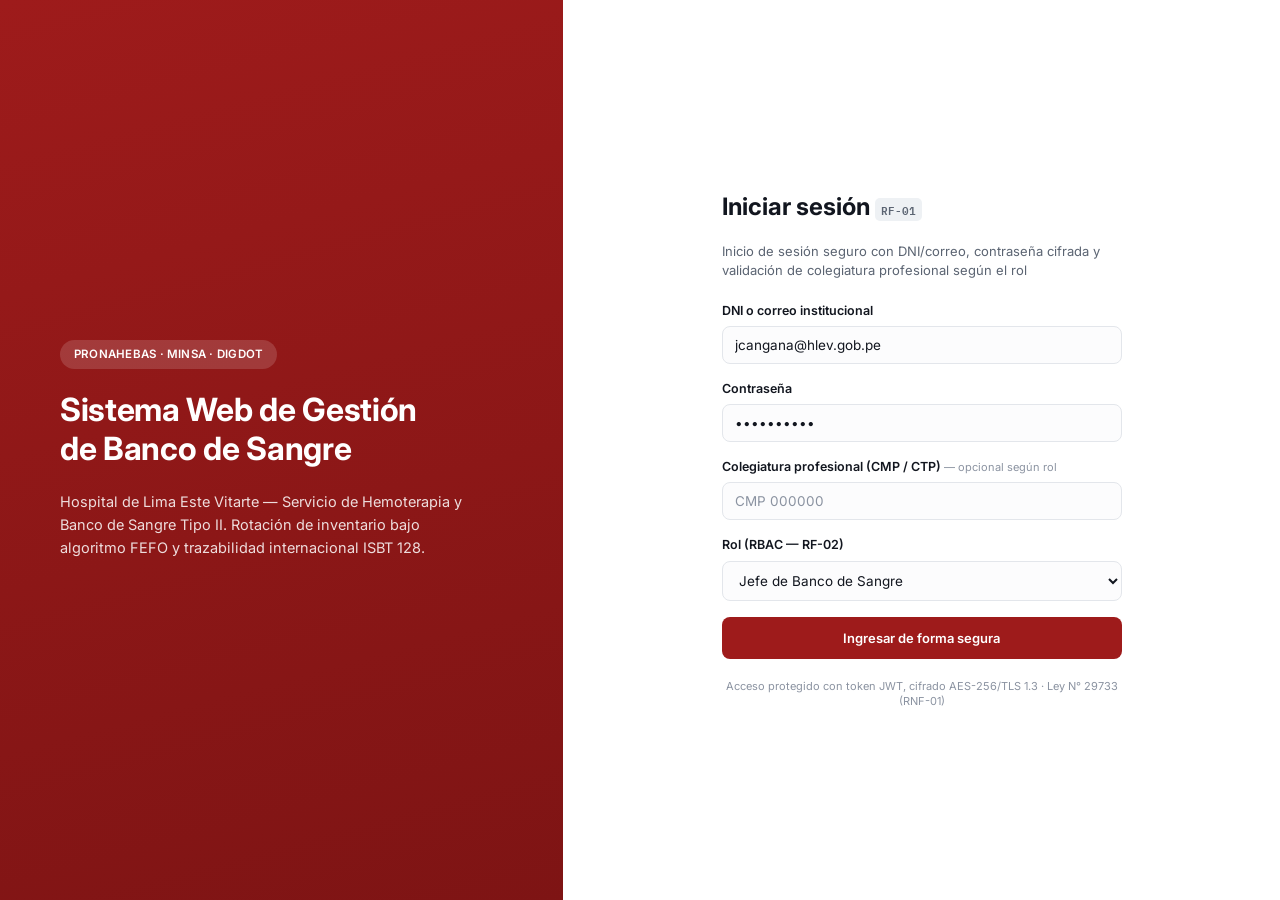
==== frontend/index.html @ 81039ce5 "feat(integracion): integrar prototipo frontend standalone, trazabilidad ISBT 128 y version final MVP" ====
<!DOCTYPE html>
<html lang="es">
<head>
<meta charset="UTF-8">
<meta name="viewport" content="width=device-width, initial-scale=1.0">
<title>BancoSangre HLEV — Pantallas</title>
<link rel="preconnect" href="https://fonts.googleapis.com">
<link rel="preconnect" href="https://fonts.gstatic.com" crossorigin>
<link href="https://fonts.googleapis.com/css2?family=Inter:wght@400;500;600;700;800&family=IBM+Plex+Mono:wght@400;500;600&display=swap" rel="stylesheet">
<style>
:root{
  --red-800:#7E1414; --red-700:#9E1B1B; --red-600:#B4291F; --red-50:#FBEAEA; --red-100:#F6D6D6;
  --navy-900:#10152A; --navy-800:#171D38; --navy-700:#232B4D;
  --ink-900:#12161F; --ink-700:#2B303B; --ink-600:#5B6472; --ink-400:#8B93A1; --ink-200:#C4C9D2;
  --line:#E3E6EB; --line-soft:#EDEFF3; --bg:#F4F5F7; --surface:#FFFFFF;
  --green-700:#1E7F3C; --green-50:#E9F6EC;
  --amber-700:#A9760A; --amber-50:#FBF1DE;
  --purple-700:#6941C6; --purple-50:#F1ECFC;
  --slate-700:#475467; --slate-50:#EEF1F4;
  --blue-700:#1849A9; --blue-50:#E9F0FB;
  --char-700:#2A2E35; --char-50:#EAEBED;
  --radius-sm:6px; --radius-md:10px; --radius-lg:16px;
  --font-ui:'Inter',system-ui,sans-serif; --font-mono:'IBM Plex Mono',ui-monospace,monospace;
  color-scheme: light;
}
*{box-sizing:border-box;}
html,body{margin:0;padding:0;}
body{
  font-family:var(--font-ui); background:var(--bg); color:var(--ink-900);
  -webkit-font-smoothing:antialiased; font-size:14px; line-height:1.45;
}
::selection{background:var(--red-100);}
a{color:inherit;}
button{font-family:inherit; cursor:pointer;}

/* ---------- Layout shell ---------- */
.app{display:flex; min-height:100vh;}
.sidebar{
  width:264px; min-width:264px; background:var(--navy-900); color:#fff;
  display:flex; flex-direction:column; padding:22px 16px; position:sticky; top:0; height:100vh;
}
.brand{display:flex; align-items:center; gap:10px; padding:6px 8px 22px 8px;}
.brand-mark{width:30px; height:30px; border-radius:8px; background:var(--red-700); position:relative; flex:none;}
.brand-mark::after{content:"";position:absolute; inset:8px; border-radius:2px; background:#fff; opacity:.9;}
.brand-name{font-weight:700; font-size:14.5px; letter-spacing:-0.01em;}
.brand-sub{font-size:10.5px; color:#8891A8; margin-top:1px;}

.nav{display:flex; flex-direction:column; gap:2px; margin-top:6px;}
.nav-item{
  display:flex; align-items:center; gap:10px; padding:9px 12px; border-radius:8px;
  color:rgba(255,255,255,.68); background:none; border:none; text-align:left; width:100%;
  font-size:13.5px; font-weight:500; transition:background .12s ease, color .12s ease;
}
.nav-item .dot{width:5px; height:5px; border-radius:50%; background:currentColor; opacity:.5; flex:none;}
.nav-item:hover{background:rgba(255,255,255,.06); color:#fff;}
.nav-item.active{background:var(--red-700); color:#fff; font-weight:600;}
.nav-item.active .dot{opacity:1;}
.nav-group-label{font-size:10.5px; text-transform:uppercase; letter-spacing:.06em; color:#5C6584; padding:16px 12px 6px;}

.sidebar-spacer{flex:1;}
.user-card{background:rgba(255,255,255,.06); border-radius:10px; padding:11px 12px; margin-top:8px;}
.user-name{font-size:12.5px; font-weight:600;}
.user-role{font-size:11px; color:#9AA2BB; margin-top:1px;}
.logout{margin-top:10px; font-size:11.5px; color:#9AA2BB; background:none; border:none; padding:0 4px; text-decoration:underline; text-underline-offset:2px;}

.main{flex:1; min-width:0; display:flex; flex-direction:column;}
.topbar{
  display:flex; align-items:center; justify-content:space-between; gap:16px;
  padding:22px 40px 0 40px;
}
.topbar h1{font-size:22px; margin:0 0 3px 0; letter-spacing:-0.01em;}
.topbar .subtitle{font-size:12.5px; color:var(--ink-600);}
.topbar-right{display:flex; align-items:center; gap:10px;}

.content{padding:22px 40px 48px 40px; display:flex; flex-direction:column; gap:20px;}

/* ---------- Reusable bits ---------- */
.pill{display:inline-flex; align-items:center; gap:6px; padding:5px 11px; border-radius:20px; font-size:11.5px; font-weight:600;}
.pill.red{background:var(--red-50); color:var(--red-700);}
.pill.green{background:var(--green-50); color:var(--green-700);}
.pill.amber{background:var(--amber-50); color:var(--amber-700);}
.pill.purple{background:var(--purple-50); color:var(--purple-700);}
.pill.slate{background:var(--slate-50); color:var(--slate-700);}
.pill.blue{background:var(--blue-50); color:var(--blue-700);}
.pill.char{background:var(--char-50); color:var(--char-700);}
.pill .dot{width:6px; height:6px; border-radius:50%; background:currentColor;}

.btn{border-radius:8px; font-weight:600; font-size:13px; padding:10px 16px; border:1px solid transparent; display:inline-flex; align-items:center; gap:8px;}
.btn-primary{background:var(--red-700); color:#fff;}
.btn-primary:hover{background:var(--red-800);}
.btn-ghost{background:#fff; color:var(--ink-700); border-color:var(--line);}
.btn-ghost:hover{border-color:var(--ink-200);}
.btn-sm{padding:6px 11px; font-size:12px; border-radius:7px;}

.card{background:var(--surface); border:1px solid var(--line); border-radius:var(--radius-lg); padding:22px;}
.card-title-row{display:flex; align-items:center; justify-content:space-between; margin-bottom:14px; gap:12px;}
.card-title{font-size:15px; font-weight:600;}
.card-desc{font-size:12px; color:var(--ink-600); margin-top:2px;}

.grid-4{display:grid; grid-template-columns:repeat(4,1fr); gap:14px;}
.grid-2{display:grid; grid-template-columns:1fr 1fr; gap:14px;}
.kpi{background:var(--surface); border:1px solid var(--line); border-radius:var(--radius-md); padding:16px 18px;}
.kpi .bar{width:26px; height:4px; border-radius:2px; margin-bottom:10px;}
.kpi .label{font-size:12px; color:var(--ink-600); font-weight:500;}
.kpi .value{font-size:25px; font-weight:700; margin:4px 0 3px 0; letter-spacing:-0.01em;}
.kpi .hint{font-size:11px; color:var(--ink-400);}

table{width:100%; border-collapse:collapse; font-size:13px;}
thead th{
  text-align:left; font-size:11px; font-weight:600; color:var(--ink-600); text-transform:none;
  padding:0 12px 10px 12px; border-bottom:1px solid var(--line);
}
tbody td{padding:12px; border-bottom:1px solid var(--line-soft); vertical-align:middle;}
tbody tr:last-child td{border-bottom:none;}
tbody tr:hover{background:#FAFAFB;}
.mono{font-family:var(--font-mono); font-size:12.5px; color:var(--ink-700);}
.cell-strong{font-weight:600;}
.cell-muted{color:var(--ink-600); font-size:12.5px;}

.field{display:flex; flex-direction:column; gap:6px;}
.field label{font-size:12.5px; font-weight:600; color:var(--ink-900);}
.field .hint{font-size:11px; color:var(--ink-400); font-weight:400;}
.input, select.input, textarea.input{
  border:1px solid var(--line); border-radius:8px; padding:10px 12px; font-size:13.5px;
  font-family:var(--font-ui); background:#FCFCFD; color:var(--ink-900); width:100%;
}
.input::placeholder{color:var(--ink-400);}
textarea.input{resize:vertical; min-height:64px;}
.checkline{display:flex; align-items:center; gap:8px; font-size:13px; color:var(--ink-700);}
.checkline input{accent-color:var(--red-700);}

.tabs{display:flex; gap:4px; border-bottom:1px solid var(--line); margin-bottom:4px;}
.tab{padding:10px 4px; margin-right:22px; font-size:13.5px; font-weight:600; color:var(--ink-400); border:none; background:none; border-bottom:2px solid transparent; position:relative; top:1px;}
.tab.active{color:var(--red-700); border-bottom-color:var(--red-700);}

.badge-rf{font-family:var(--font-mono); font-size:10.5px; font-weight:600; color:var(--ink-600); background:var(--slate-50); border-radius:5px; padding:2px 6px;}

.view{display:none;}
.view.active{display:flex; flex-direction:column; gap:20px;}

.divider{height:1px; background:var(--line); margin:2px 0;}

.progress-track{height:6px; border-radius:3px; background:var(--line-soft); overflow:hidden;}
.progress-fill{height:100%; border-radius:3px;}

.timeline{display:flex; flex-direction:column;}
.timeline-item{display:flex; gap:12px; padding:12px 0; border-bottom:1px solid var(--line-soft);}
.timeline-item:last-child{border-bottom:none;}
.timeline-dot{width:9px; height:9px; border-radius:50%; margin-top:4px; flex:none;}
.timeline-title{font-size:13px; font-weight:600;}
.timeline-meta{font-size:11.5px; color:var(--ink-400); margin-top:2px;}

.two-col{display:grid; grid-template-columns:1.5fr 1fr; gap:16px; align-items:start;}

/* Login screen */
.login-shell{display:flex; min-height:100vh; width:100%;}
.login-left{width:44%; min-width:460px; background:linear-gradient(165deg,var(--red-700),var(--red-800)); color:#fff; padding:60px; display:flex; flex-direction:column; justify-content:center; gap:22px;}
.login-badge{align-self:flex-start; padding:6px 14px; border-radius:20px; background:rgba(255,255,255,.15); font-size:11.5px; font-weight:600; letter-spacing:.02em;}
.login-left h1{font-size:32px; line-height:1.2; margin:0; font-weight:700; letter-spacing:-0.01em;}
.login-left p{font-size:14.5px; color:rgba(255,255,255,.85); line-height:1.6; margin:0; max-width:420px;}
.login-stats{display:flex; gap:34px; margin-top:8px;}
.login-stats .num{font-size:23px; font-weight:700;}
.login-stats .lbl{font-size:10.5px; color:rgba(255,255,255,.7); margin-top:3px; line-height:1.3;}
.login-right{flex:1; display:flex; align-items:center; justify-content:center; background:#fff; padding:40px;}
.login-form{width:100%; max-width:400px; display:flex; flex-direction:column; gap:16px;}
.login-form h2{font-size:24px; margin:0 0 2px 0;}
.login-form .sub{font-size:13px; color:var(--ink-600); margin-bottom:6px;}
.login-note{font-size:11px; color:var(--ink-400); text-align:center; margin-top:4px;}

.audit-log-line{display:flex; gap:14px; padding:10px 0; border-bottom:1px solid var(--line-soft); font-size:12.5px;}
.audit-log-line:last-child{border-bottom:none;}

.scan-box{border:1.5px dashed var(--ink-200); border-radius:12px; padding:26px; text-align:center; background:var(--bg);}
.scan-icon{width:44px; height:44px; margin:0 auto 10px; border-radius:10px; background:var(--navy-900); display:flex; align-items:center; justify-content:center;}

.match-row{display:flex; align-items:center; justify-content:space-between; padding:10px 14px; border-radius:8px; background:var(--green-50); border:1px solid #CFE9D5;}
.match-row.mismatch{background:var(--red-50); border-color:var(--red-100);}

/* Modal + Toast */
.modal-overlay{position:fixed; inset:0; background:rgba(16,21,42,.5); display:none; align-items:center; justify-content:center; z-index:100; padding:24px;}
.modal-overlay.open{display:flex;}
.modal-box{background:#fff; border-radius:16px; width:100%; max-width:520px; max-height:88vh; overflow-y:auto; padding:24px;}
.modal-head{display:flex; align-items:flex-start; justify-content:space-between; margin-bottom:16px;}
.modal-title{font-size:16px; font-weight:700;}
.modal-close{background:none; border:none; font-size:18px; color:var(--ink-400); line-height:1; padding:4px;}
.toast-wrap{position:fixed; bottom:24px; right:24px; z-index:200; display:flex; flex-direction:column; gap:8px; align-items:flex-end;}
.toast{background:var(--navy-900); color:#fff; padding:12px 16px; border-radius:10px; font-size:13px; font-weight:500; box-shadow:0 8px 24px rgba(16,21,42,.25); max-width:320px; opacity:0; transform:translateY(6px); transition:opacity .18s ease, transform .18s ease;}
.toast.show{opacity:1; transform:translateY(0);}
.toast.err{background:var(--red-700);}
.select-inline{border:1px solid var(--line); border-radius:6px; padding:5px 8px; font-size:12.5px; font-family:var(--font-mono); background:#FCFCFD;}

/* App móvil mockup */
.phone{width:280px; height:560px; border-radius:36px; border:10px solid var(--navy-900); background:#fff; overflow:hidden; position:relative; box-shadow:0 20px 50px rgba(16,21,42,.25); flex:none;}
.phone-notch{position:absolute; top:0; left:50%; transform:translateX(-50%); width:120px; height:22px; background:var(--navy-900); border-radius:0 0 14px 14px; z-index:2;}
.phone-screen{padding:34px 16px 16px 16px; height:100%; overflow-y:auto; background:var(--bg);}
.phone-topbar{display:flex; align-items:center; justify-content:space-between; margin-bottom:14px;}
.phone-card{background:#fff; border:1px solid var(--line); border-radius:12px; padding:12px; margin-bottom:10px;}
.push-note{background:var(--navy-900); color:#fff; border-radius:10px; padding:10px 12px; font-size:11.5px; margin-bottom:8px;}

/* Turnos grid */

@media (max-width: 980px){
  .grid-4{grid-template-columns:repeat(2,1fr);}
  .two-col{grid-template-columns:1fr;}
}
</style>
</head>
<body>

<!-- ============ LOGIN VIEW ============ -->
<div id="view-login" class="view active" style="display:flex;">
  <div class="login-shell">
    <div class="login-left">
      <span class="login-badge">PRONAHEBAS · MINSA · DIGDOT</span>
      <h1>Sistema Web de Gestión<br>de Banco de Sangre</h1>
      <p>Hospital de Lima Este Vitarte — Servicio de Hemoterapia y Banco de Sangre Tipo II. Rotación de inventario bajo algoritmo FEFO y trazabilidad internacional ISBT 128.</p>
    </div>
    <div class="login-right">
      <form class="login-form" onsubmit="event.preventDefault(); enterApp();">
        <h2>Iniciar sesión <span class="badge-rf">RF-01</span></h2>
        <div class="sub">Inicio de sesión seguro con DNI/correo, contraseña cifrada y validación de colegiatura profesional según el rol</div>
        <div class="field">
          <label>DNI o correo institucional</label>
          <input class="input" placeholder="12345678 o usuario@hlev.gob.pe" value="jcangana@hlev.gob.pe">
        </div>
        <div class="field">
          <label>Contraseña</label>
          <input class="input" type="password" placeholder="••••••••••" value="••••••••••">
        </div>
        <div class="field">
          <label>Colegiatura profesional (CMP / CTP) <span class="hint">— opcional según rol</span></label>
          <input class="input" placeholder="CMP 000000">
        </div>
        <div class="field">
          <label>Rol (RBAC — RF-02)</label>
          <select class="input" id="role-select">
            <option>Jefe de Banco de Sangre</option>
            <option>Médico Solicitante</option>
            <option>Tecnólogo Médico</option>
            <option>Administrador</option>
          </select>
        </div>
        <button class="btn btn-primary" type="submit" style="justify-content:center; padding:12px;">Ingresar de forma segura</button>
        <div class="login-note">Acceso protegido con token JWT, cifrado AES-256/TLS 1.3 · Ley N° 29733 (RNF-01)</div>
      </form>
    </div>
  </div>
</div>

<!-- ============ APP SHELL ============ -->
<div id="app-shell" class="app" style="display:none;">
  <aside class="sidebar">
    <div class="brand">
      <div class="brand-mark"></div>
      <div>
        <div class="brand-name">BancoSangre HLEV</div>
        <div class="brand-sub">Tipo II · ISBT 128</div>
      </div>
    </div>
    <nav class="nav">
      <button class="nav-item" data-view="dashboard"><span class="dot"></span>Dashboard</button>
      <button class="nav-item" data-view="inventario"><span class="dot"></span>Inventario FEFO</button>
      <button class="nav-item" data-view="donantes"><span class="dot"></span>Donantes y Serología</button>
      <button class="nav-item" data-view="etiquetado"><span class="dot"></span>Etiquetado ISBT 128</button>
      <button class="nav-item" data-view="solicitudes"><span class="dot"></span>Solicitudes clínicas</button>
      <button class="nav-item" data-view="despacho"><span class="dot"></span>Despacho</button>
      <button class="nav-item" data-view="interhospitalario"><span class="dot"></span>Red Interhospitalaria</button>
      <button class="nav-item" data-view="movil"><span class="dot"></span>App Móvil</button>
      <button class="nav-item" data-view="hemovigilancia"><span class="dot"></span>Hemovigilancia</button>
      <button class="nav-item" data-view="reportes"><span class="dot"></span>Reportes</button>
      <button class="nav-item" data-view="auditoria"><span class="dot"></span>Auditoría</button>
      <button class="nav-item" data-view="administracion"><span class="dot"></span>Administración</button>
    </nav>
    <div class="sidebar-spacer"></div>
    <div class="user-card">
      <div class="user-name" id="user-name-display">Cangana Salcedo, Jose Leonel</div>
      <div class="user-role" id="user-role-display">Jefe de Banco de Sangre</div>
    </div>
    <button class="logout" onclick="exitApp()">← Cerrar sesión</button>
  </aside>

  <div class="main">
    <div class="topbar">
      <div>
        <h1 id="topbar-title">Panel General</h1>
        <div class="subtitle" id="topbar-sub">Servicio de Hemoterapia y Banco de Sangre · HLEV — Tipo II</div>
      </div>
    </div>

    <div class="content">

      <!-- ============ DASHBOARD ============ -->
      <section id="view-dashboard" class="view">
        <div class="grid-4">
          <div class="kpi"><div class="bar" style="background:var(--green-700)"></div><div class="label">Unidades disponibles</div><div class="value">1,248</div><div class="hint">+4.2% vs. semana previa</div></div>
          <div class="kpi"><div class="bar" style="background:var(--amber-700)"></div><div class="label">Próximas a vencer (≤72h)</div><div class="value">37</div><div class="hint">Priorizadas por FEFO — RF-09</div></div>
          <div class="kpi"><div class="bar" style="background:var(--blue-700)"></div><div class="label">Solicitudes activas</div><div class="value">12</div><div class="hint">UCI · Emergencia · SOP</div></div>
          <div class="kpi"><div class="bar" style="background:var(--red-700)"></div><div class="label">Stock crítico (O−)</div><div class="value">6 un.</div><div class="hint">Bajo el mínimo de seguridad</div></div>
        </div>

        <div class="two-col">
          <div class="card">
            <div class="card-title-row">
              <div>
                <div class="card-title">Stock de Concentrado de Hematíes por Grupo ABO/Rh</div>
                <div class="card-desc">Actualización en tiempo real · orden de despacho FEFO (RF-09)</div>
              </div>
              <span class="pill purple"><span class="dot"></span>Orden FEFO activo</span>
            </div>
            <div id="abo-grid" class="grid-4" style="grid-template-columns:repeat(4,1fr); gap:10px;"></div>
          </div>

          <div class="card">
            <div class="card-title-row">
              <div>
                <div class="card-title">Alertas y notificaciones</div>
                <div class="card-desc">RF-14 — vencimiento y quiebre de stock crítico</div>
              </div>
            </div>
            <div class="timeline" id="alerts-list"></div>
          </div>
        </div>

        <div class="card">
          <div class="card-title-row">
            <div>
              <div class="card-title">Cumplimiento normativo y proyección de demanda</div>
              <div class="card-desc">Indicadores para fiscalización PRONAHEBAS y planificación de abastecimiento</div>
            </div>
          </div>
          <div class="grid-2">
            <div class="kpi"><div class="bar" style="background:var(--green-700)"></div><div class="label">Cumplimiento normativo PRONAHEBAS <span class="badge-rf">RF-35</span></div><div class="value">96.8%</div><div class="hint">32 de 33 controles conformes este trimestre</div></div>
            <div class="kpi"><div class="bar" style="background:var(--amber-700)"></div><div class="label">Proyección de desabastecimiento <span class="badge-rf">RF-37</span></div><div class="value" style="font-size:18px;">O− en 4 días</div><div class="hint">Según demanda histórica vs. stock actual</div></div>
          </div>
        </div>

        <div class="card">
          <div class="card-title-row">
            <div>
              <div class="card-title">Accesos rápidos</div>
              <div class="card-desc">Módulos del sistema según los 50 requerimientos funcionales</div>
            </div>
          </div>
          <div class="grid-4" id="quick-access"></div>
        </div>
      </section>

      <!-- ============ INVENTARIO FEFO ============ -->
      <section id="view-inventario" class="view">
        <div class="card">
          <div class="card-title-row">
            <div>
              <div class="card-title">Cámaras de refrigeración y congeladoras <span class="badge-rf">RF-09</span></div>
              <div class="card-desc">Unidades ordenadas automáticamente por fecha de vencimiento (FEFO — Primero en Vencer, Primero en Salir)</div>
            </div>
            <div style="display:flex; gap:8px;">
              <input class="input btn-sm" style="width:180px;" id="inv-search" placeholder="Buscar DIN o grupo..." oninput="renderInventory()">
              <select class="input btn-sm" style="width:auto;" id="inv-filter" onchange="renderInventory()">
                <option value="">Todos los estados</option>
                <option value="disponible">Disponible</option>
                <option value="reservado">Reservado</option>
                <option value="cuarentena">Cuarentena</option>
                <option value="bloqueado">Bloqueado</option>
                <option value="vencido">Vencido</option>
                <option value="despachado">Despachado</option>
                <option value="incinerado">Incinerado</option>
              </select>
              <button class="btn btn-ghost btn-sm" onclick="toast('Exportando inventario a CSV…')">Exportar</button>
            </div>
          </div>
          <table>
            <thead><tr>
              <th>DIN (ISBT 128)</th><th>Hemocomponente</th><th>ABO/Rh</th><th>Cámara</th><th>Vence</th><th>Estado <span class="badge-rf">RF-10</span></th><th></th>
            </tr></thead>
            <tbody id="inventory-rows"></tbody>
          </table>
          <div class="cell-muted" id="inv-count" style="margin-top:10px;"></div>
        </div>

        <div class="two-col">
          <div class="card">
            <div class="card-title-row"><div><div class="card-title">Monitoreo de temperatura de cámaras <span class="badge-rf">RF-09</span></div>
            <div class="card-desc">Integración con sensores — alerta ante desviación fuera de rango</div></div></div>
            <div id="temp-grid" class="grid-4" style="grid-template-columns:repeat(3,1fr);"></div>
          </div>
          <div class="card">
            <div class="card-title-row"><div><div class="card-title">Vida útil por hemocomponente</div><div class="card-desc">Referencia para el motor FEFO</div></div></div>
            <div class="timeline">
              <div class="timeline-item"><div class="timeline-dot" style="background:var(--red-700);"></div><div><div class="timeline-title">Plaquetas</div><div class="timeline-meta">5 días de vida útil</div></div></div>
              <div class="timeline-item"><div class="timeline-dot" style="background:var(--amber-700);"></div><div><div class="timeline-title">Glóbulos rojos (CH)</div><div class="timeline-meta">30 días de vida útil</div></div></div>
              <div class="timeline-item"><div class="timeline-dot" style="background:var(--blue-700);"></div><div><div class="timeline-title">Plasma Fresco Congelado</div><div class="timeline-meta">Hasta 1 año de vida útil</div></div></div>
            </div>
          </div>
        </div>

        <div class="card">
          <div class="card-title-row">
            <div><div class="card-title">Fraccionamiento de hemocomponentes <span class="badge-rf">RF-06</span></div>
            <div class="card-desc">Separación de la bolsa de sangre total, vinculada al DIN matriz</div></div>
          </div>
          <div class="field" style="margin-bottom:12px;">
            <label>Bolsa de sangre total a fraccionar</label>
            <select class="input mono" id="fract-din"></select>
          </div>
          <div class="grid-4" style="grid-template-columns:repeat(4,1fr); margin-bottom:14px;">
            <div class="kpi" style="padding:12px;"><div class="label">Concentrado de Hematíes</div><div class="value" style="font-size:18px;">1 unidad</div></div>
            <div class="kpi" style="padding:12px;"><div class="label">Plasma Fresco Congelado</div><div class="value" style="font-size:18px;">1 unidad</div></div>
            <div class="kpi" style="padding:12px;"><div class="label">Crioprecipitados</div><div class="value" style="font-size:18px;">2 unidades</div></div>
            <div class="kpi" style="padding:12px;"><div class="label">Concentrado Plaquetas</div><div class="value" style="font-size:18px;">1 unidad</div></div>
          </div>
          <button class="btn btn-primary btn-sm" onclick="fraccionarUnidad()">Fraccionar y generar hemocomponentes</button>
        </div>
      </section>

      <!-- ============ DONANTES Y SEROLOGÍA ============ -->
      <section id="view-donantes" class="view">
        <div class="tabs">
          <button class="tab active" data-tab="donantes:ficha">Ficha clínica del donante</button>
          <button class="tab" data-tab="donantes:diferimiento">Diferimiento</button>
          <button class="tab" data-tab="donantes:serologia">Tamizaje serológico</button>
          <button class="tab" data-tab="donantes:campanas">Campañas</button>
        </div>

        <div data-tabpanel="donantes:ficha" class="card">
          <div class="card-title-row"><div><div class="card-title">Registro de ficha clínica integral <span class="badge-rf">RF-03</span></div>
          <div class="card-desc">Datos demográficos, biométricos, tamizaje epidemiológico y antecedentes de viaje</div></div></div>
          <div class="grid-2" style="margin-bottom:14px;">
            <div class="field"><label>Nombres y apellidos</label><input class="input" id="don-nombre" placeholder="Ej. María Fernanda Quispe Rojas"></div>
            <div class="field"><label>DNI</label><input class="input" id="don-dni" placeholder="45678912"></div>
            <div class="field"><label>Fecha de nacimiento</label><input class="input" id="don-fecnac" placeholder="dd/mm/aaaa"></div>
            <div class="field"><label>Peso (kg)</label><input class="input" id="don-peso" type="number" placeholder="62" oninput="evaluarAptitud()"></div>
            <div class="field"><label>Hemoglobina (g/dL)</label><input class="input" id="don-hb" type="number" step="0.1" placeholder="13.4" oninput="evaluarAptitud()"></div>
            <div class="field"><label>Grupo sanguíneo declarado</label><input class="input" id="don-abo" placeholder="Se confirmará en laboratorio"></div>
            <div class="field">
              <label>Tipo de donación <span class="badge-rf">RF-22</span></label>
              <select class="input" id="don-tipo">
                <option value="voluntaria">Voluntaria</option>
                <option value="reposicion">Reposición</option>
                <option value="autologa">Autóloga</option>
              </select>
            </div>
            <div class="field">
              <label>Campaña de captación vinculada <span class="hint">— si aplica</span></label>
              <select class="input" id="don-campana">
                <option value="">— Ninguna (donación directa) —</option>
                <option value="utp">Dona Vida UTP 2026-II</option>
                <option value="ate">Empresas Solidarias ATE</option>
              </select>
            </div>
          </div>
          <div class="field" style="margin-bottom:14px;">
            <label>Antecedentes de viaje y tamizaje epidemiológico</label>
            <textarea class="input" id="don-antecedentes" placeholder="Zonas endémicas visitadas en los últimos 12 meses, conductas de riesgo, medicación reciente..." oninput="evaluarAptitud()"></textarea>
          </div>
          <div class="checkline" style="margin-bottom:14px;">
            <input type="checkbox" id="don-consentimiento">
            <label for="don-consentimiento" style="font-weight:400;">El donante firmó digitalmente el consentimiento informado previo a la extracción <span class="badge-rf">RF-32</span></label>
          </div>
          <div style="display:flex; align-items:center; justify-content:space-between;">
            <span class="pill green" id="aptitud-pill"><span class="dot"></span>Aptitud automática: APTO (criterios PRONAHEBAS)</span>
            <button class="btn btn-primary btn-sm" onclick="registrarDonante()">Registrar donante</button>
          </div>
        </div>

        <div data-tabpanel="donantes:diferimiento" class="card" style="display:none;">
          <div class="card-title-row"><div><div class="card-title">Diferimiento temporal o permanente <span class="badge-rf">RF-04</span></div>
          <div class="card-desc">Basado en el cuestionario de triaje clínico y causales normativas del MINSA</div></div></div>
          <table>
            <thead><tr><th>Donante</th><th>Motivo</th><th>Tipo</th><th>Vigente hasta</th><th>Estado</th></tr></thead>
            <tbody id="diferimiento-rows"></tbody>
          </table>
        </div>

        <div data-tabpanel="donantes:serologia" class="card" style="display:none;">
          <div class="card-title-row"><div><div class="card-title">Tamizaje serológico — 7 marcadores infecciosos <span class="badge-rf">RF-07</span></div>
          <div class="card-desc">Doble digitación ciega o interfaz LIS · bloqueo automático ante reactividad (RF-08)</div></div></div>
          <div class="field" style="max-width:340px; margin-bottom:14px;">
            <label>Unidad a tamizar</label>
            <select class="input mono" id="serologia-din" onchange="renderSerologia()"></select>
          </div>
          <table>
            <thead><tr><th>Marcador</th><th>Digitación 1</th><th>Digitación 2</th><th>Estado</th></tr></thead>
            <tbody id="serologia-rows"></tbody>
          </table>
          <div style="display:flex; justify-content:flex-end; margin-top:12px;">
            <button class="btn btn-primary btn-sm" onclick="guardarSerologia()">Guardar resultados</button>
          </div>
          <div id="serologia-alert"></div>
        </div>

        <div data-tabpanel="donantes:campanas" class="card" style="display:none;">
          <div class="card-title-row"><div><div class="card-title">Campañas externas de captación <span class="badge-rf">RF-30</span></div>
          <div class="card-desc">Universidades, empresas e instituciones — metas y resultados</div></div></div>
          <table>
            <thead><tr><th>Campaña</th><th>Institución</th><th>Meta</th><th>Captados</th><th>Avance</th></tr></thead>
            <tbody>
              <tr><td class="cell-strong">Dona Vida UTP 2026-II</td><td class="cell-muted">Universidad Tecnológica del Perú</td><td class="mono">150</td><td class="mono">98</td><td style="width:160px;"><div class="progress-track"><div class="progress-fill" style="width:65%; background:var(--green-700);"></div></div></td></tr>
              <tr><td class="cell-strong">Empresas Solidarias ATE</td><td class="cell-muted">Consorcio industrial ATE-Vitarte</td><td class="mono">80</td><td class="mono">34</td><td style="width:160px;"><div class="progress-track"><div class="progress-fill" style="width:42%; background:var(--amber-700);"></div></div></td></tr>
            </tbody>
          </table>
        </div>
      </section>

      <!-- ============ ETIQUETADO ISBT 128 ============ -->
      <section id="view-etiquetado" class="view">
        <div class="two-col">
          <div class="card">
            <div class="card-title-row"><div><div class="card-title">Generación de etiqueta ISBT 128 <span class="badge-rf">RF-05</span></div>
            <div class="card-desc">Identificación de Donación (DIN), código de producto, grupo ABO/Rh y vencimiento</div></div></div>
            <div class="grid-2" style="margin-bottom:14px;">
              <div class="field"><label>DIN (verificación módulo 37-2)</label><input class="input mono" id="et-din" value="=W1237250171238" readonly></div>
              <div class="field"><label>Código de producto (E-code)</label><input class="input mono" id="et-code" value="E0387V00" readonly></div>
              <div class="field"><label>Grupo ABO/Rh</label>
                <select class="input mono" id="et-abo" onchange="updateEtiquetaPreview()">
                  <option>O NEG</option><option>O POS</option><option>A NEG</option><option>A POS</option>
                  <option>B NEG</option><option>B POS</option><option>AB NEG</option><option>AB POS</option>
                </select>
              </div>
              <div class="field"><label>Fecha / hora de colecta</label><input class="input mono" id="et-colecta" value="12/09/2026 08:14" readonly></div>
              <div class="field"><label>Fecha de vencimiento</label><input class="input mono" id="et-vence" value="11/10/2026" readonly></div>
              <div class="field"><label>Hemocomponente</label>
                <select class="input mono" id="et-producto" onchange="updateEtiquetaPreview()">
                  <option value="E0387V00|Concentrado de Hematíes">Concentrado de Hematíes</option>
                  <option value="E0217V00|Plasma Fresco Congelado">Plasma Fresco Congelado</option>
                  <option value="E0453V00|Concentrado de Plaquetas">Concentrado de Plaquetas</option>
                  <option value="E0301V00|Crioprecipitado">Crioprecipitado</option>
                </select>
              </div>
            </div>
            <div style="display:flex; gap:10px; flex-wrap:wrap;">
              <button class="btn btn-primary btn-sm" onclick="generarNuevoDIN()">Generar nuevo DIN</button>
              <button class="btn btn-ghost btn-sm" onclick="imprimirEtiqueta()">Imprimir etiqueta</button>
              <button class="btn btn-ghost btn-sm" onclick="leerCodigo()">Leer código (escáner)</button>
              <button class="btn btn-ghost btn-sm" onclick="generarCertificado()">Certificado de calidad (QR) <span class="badge-rf">RF-34</span></button>
            </div>
          </div>

          <div class="card" style="display:flex; flex-direction:column; align-items:center; gap:14px; justify-content:center;">
            <div style="font-size:12px; color:var(--ink-600); font-weight:600;">VISTA PREVIA DE ETIQUETA</div>
            <div style="width:100%; max-width:280px; border:1.5px solid var(--ink-900); border-radius:4px; padding:14px; font-family:var(--font-mono);" id="label-preview">
              <div style="display:flex; justify-content:space-between; font-size:11px; font-weight:700; border-bottom:1px solid var(--ink-900); padding-bottom:6px; margin-bottom:6px;">
                <span>HLEV · BANCO DE SANGRE</span><span>ISBT 128</span>
              </div>
              <div style="height:34px; background:repeating-linear-gradient(90deg,#12161F 0 2px, transparent 2px 4px, #12161F 4px 6px, transparent 6px 9px); margin-bottom:6px;"></div>
              <div style="font-size:11px; letter-spacing:.03em; margin-bottom:8px;" id="label-din-text">=W1237250171238</div>
              <div style="display:grid; grid-template-columns:1fr 1fr; gap:6px 10px; font-size:10.5px;">
                <div><div style="color:var(--ink-400);">PRODUCTO</div><div style="font-weight:700;" id="label-code">E0387V00</div></div>
                <div><div style="color:var(--ink-400);">GRUPO</div><div style="font-weight:700; color:var(--red-700);" id="label-abo">O NEG</div></div>
                <div><div style="color:var(--ink-400);">COLECTA</div><div style="font-weight:700;" id="label-colecta">12/09/26</div></div>
                <div><div style="color:var(--ink-400);">VENCE</div><div style="font-weight:700;" id="label-vence">11/10/26</div></div>
              </div>
              <div style="margin-top:10px; height:22px; background:repeating-linear-gradient(90deg,#12161F 0 1px, transparent 1px 3px);"></div>
            </div>
          </div>
        </div>
      </section>

      <!-- ============ SOLICITUDES CLÍNICAS ============ -->
      <section id="view-solicitudes" class="view">
        <div class="tabs">
          <button class="tab active" data-tab="sol:nueva">Nueva solicitud</button>
          <button class="tab" data-tab="sol:compat">Compatibilidad inmunohematológica</button>
        </div>

        <div data-tabpanel="sol:nueva" class="card">
          <div class="card-title-row"><div><div class="card-title">Solicitud transfusional virtual <span class="badge-rf">RF-11</span></div>
          <div class="card-desc">UCI · Emergencia · Centro Quirúrgico · Gineco-Obstetricia</div></div>
          <button class="btn btn-ghost btn-sm" onclick="importarHIS()">Importar orden desde HIS/SIS</button>
          </div>
          <div class="field" style="max-width:280px; margin-bottom:14px;">
            <label>Tipo de solicitud</label>
            <select class="input" id="sol-tipo" onchange="toggleTipoSolicitud()">
              <option value="transfusional">Solicitud transfusional</option>
              <option value="reserva">Reserva para cirugía programada (RF-23)</option>
            </select>
          </div>
          <div class="grid-2" style="margin-bottom:14px;">
            <div class="field"><label>Paciente</label><input class="input" id="sol-paciente" placeholder="Nombres y apellidos del receptor"></div>
            <div class="field"><label>Historia clínica</label><input class="input mono" id="sol-hc" placeholder="HC-2026-00000"></div>
            <div class="field"><label>Servicio solicitante</label>
              <select class="input" id="sol-servicio"><option>Emergencia</option><option>UCI</option><option>Centro Quirúrgico</option><option>Gineco-Obstetricia</option></select>
            </div>
            <div class="field"><label>Diagnóstico (CIE-10)</label><input class="input mono" id="sol-cie10" placeholder="Ej. O72.1 — Hemorragia posparto"></div>
            <div class="field"><label>Hemocomponente y cantidad</label><input class="input" id="sol-componente" placeholder="2 unidades — Concentrado de Hematíes"></div>
            <div class="field"><label>Prioridad clínica</label>
              <select class="input" id="sol-prioridad"><option>Urgente (&lt;15 min)</option><option>Programada</option><option>Diferible</option></select>
            </div>
          </div>
          <div class="field" id="sol-reserva-field" style="display:none; max-width:280px; margin-bottom:14px;">
            <label>Fecha límite de la reserva</label>
            <input class="input" id="sol-reserva-fecha" placeholder="dd/mm/aaaa — liberación automática al vencer">
          </div>
          <div style="display:flex; justify-content:flex-end;"><button class="btn btn-primary btn-sm" onclick="enviarSolicitud()">Enviar solicitud</button></div>

          <div class="divider" style="margin:20px 0;"></div>
          <div class="card-title" style="margin-bottom:10px;">Solicitudes activas</div>
          <table>
            <thead><tr><th>Paciente</th><th>Servicio</th><th>CIE-10</th><th>Prioridad</th><th>Estado</th><th></th></tr></thead>
            <tbody id="solicitudes-rows"></tbody>
          </table>
        </div>

        <div data-tabpanel="sol:compat" class="card" style="display:none;">
          <div class="card-title-row"><div><div class="card-title">Pruebas de compatibilidad cruzada pre-transfusional <span class="badge-rf">RF-12</span></div>
          <div class="card-desc">Prueba mayor, prueba menor y rastreo de anticuerpos irregulares (RAI)</div></div></div>
          <div class="field" style="max-width:340px; margin-bottom:14px;">
            <label>Solicitud a validar</label>
            <select class="input" id="compat-solicitud"></select>
          </div>
          <table>
            <thead><tr><th>Prueba</th><th>Muestra</th><th>Resultado</th><th>Validado por</th><th>Estado</th></tr></thead>
            <tbody>
              <tr><td class="cell-strong">Prueba mayor</td><td class="mono">S-88213</td><td class="mono">Sin aglutinación</td><td class="cell-muted">T.M. Palomino, J.</td><td><span class="pill green"><span class="dot"></span>Compatible</span></td></tr>
              <tr><td class="cell-strong">Prueba menor</td><td class="mono">S-88213</td><td class="mono">Sin aglutinación</td><td class="cell-muted">T.M. Palomino, J.</td><td><span class="pill green"><span class="dot"></span>Compatible</span></td></tr>
              <tr><td class="cell-strong">Rastreo de anticuerpos (RAI)</td><td class="mono">S-88213</td><td class="mono">Negativo</td><td class="cell-muted">T.M. Palomino, J.</td><td><span class="pill green"><span class="dot"></span>Negativo</span></td></tr>
            </tbody>
          </table>
          <div style="display:flex; justify-content:flex-end; margin-top:12px;">
            <button class="btn btn-primary btn-sm" onclick="validarCompatibilidad()">Marcar solicitud como compatible</button>
          </div>
        </div>
      </section>

      <!-- ============ DESPACHO ============ -->
      <section id="view-despacho" class="view">
        <div class="two-col">
          <div class="card">
            <div class="card-title-row"><div><div class="card-title">Doble verificación electrónica <span class="badge-rf">RF-13</span></div>
            <div class="card-desc">Escaneo de hemocomponente vs. pulsera identificadora del receptor</div></div></div>
            <div class="scan-box" style="margin-bottom:14px; cursor:pointer;" onclick="escanearHemocomponente()">
              <div class="scan-icon"><svg width="20" height="20" viewBox="0 0 24 24" fill="none"><path d="M4 7V4h3M20 7V4h-3M4 17v3h3M20 17v3h-3" stroke="#fff" stroke-width="2" stroke-linecap="round"/></svg></div>
              <div style="font-weight:600; font-size:13.5px; margin-bottom:2px;">Escanear código del hemocomponente</div>
              <div style="font-size:12px; color:var(--ink-600);">DIN escaneado: <span class="mono" id="scan-din">—</span></div>
            </div>
            <div class="scan-box" style="cursor:pointer;" onclick="escanearPulsera()">
              <div class="scan-icon"><svg width="20" height="20" viewBox="0 0 24 24" fill="none"><path d="M4 7V4h3M20 7V4h-3M4 17v3h3M20 17v3h-3" stroke="#fff" stroke-width="2" stroke-linecap="round"/></svg></div>
              <div style="font-weight:600; font-size:13.5px; margin-bottom:2px;">Escanear pulsera del receptor</div>
              <div style="font-size:12px; color:var(--ink-600);">ID paciente: <span class="mono" id="scan-hc">—</span></div>
            </div>
          </div>

          <div class="card">
            <div class="card-title-row"><div><div class="card-title">Resultado de verificación</div></div></div>
            <div style="display:flex; flex-direction:column; gap:10px;" id="verif-rows">
              <div class="cell-muted" style="font-size:12.5px;">Escanea ambos códigos para ejecutar la doble verificación electrónica (RF-13).</div>
            </div>
            <div class="divider" style="margin:16px 0;"></div>
            <div class="checkline" style="margin-bottom:14px;">
              <input type="checkbox" id="despacho-firma" onchange="evaluarVerificacion()">
              <label for="despacho-firma" style="font-weight:400;">Firma electrónica del responsable validada <span class="badge-rf">RF-29</span></label>
            </div>
            <button class="btn btn-primary" id="despacho-btn" style="width:100%; justify-content:center; opacity:.5;" disabled onclick="autorizarDespacho()">Autorizar y registrar entrega</button>
            <div style="text-align:center; font-size:11px; color:var(--ink-400); margin-top:8px;">Toda entrega queda registrada en el log de auditoría (RF-17)</div>
          </div>
        </div>
      </section>

      <!-- ============ RED INTERHOSPITALARIA ============ -->
      <section id="view-interhospitalario" class="view">
        <div class="tabs">
          <button class="tab active" data-tab="red:panel">Panel de red</button>
          <button class="tab" data-tab="red:solicitudes">Solicitudes de intercambio</button>
          <button class="tab" data-tab="red:convenios">Convenios</button>
        </div>

        <div data-tabpanel="red:panel" class="card">
          <div class="card-title-row"><div><div class="card-title">Visibilidad de stock en la red de establecimientos <span class="badge-rf">RF-19</span></div>
          <div class="card-desc">Disponibilidad por grupo ABO/Rh en establecimientos integrados de la red pública</div></div></div>
          <table>
            <thead><tr><th>Establecimiento</th><th>O+</th><th>O−</th><th>A+</th><th>A−</th><th>B+</th><th>B−</th><th>AB+</th><th>AB−</th></tr></thead>
            <tbody>
              <tr><td class="cell-strong">HLEV (sede local)</td><td class="mono">312</td><td class="mono" style="color:var(--red-700); font-weight:700;">6</td><td class="mono">264</td><td class="mono">41</td><td class="mono">198</td><td class="mono">22</td><td class="mono">88</td><td class="mono" style="color:var(--red-700); font-weight:700;">9</td></tr>
              <tr><td class="cell-strong">Hospital Vitarte II</td><td class="mono">180</td><td class="mono">14</td><td class="mono">120</td><td class="mono">18</td><td class="mono">95</td><td class="mono">11</td><td class="mono">40</td><td class="mono">6</td></tr>
              <tr><td class="cell-strong">Hospital de la Solidaridad ATE</td><td class="mono">95</td><td class="mono">4</td><td class="mono">70</td><td class="mono">9</td><td class="mono">51</td><td class="mono">3</td><td class="mono">22</td><td class="mono">2</td></tr>
              <tr><td class="cell-strong">PRONAHEBAS Central</td><td class="mono">610</td><td class="mono">48</td><td class="mono">420</td><td class="mono">70</td><td class="mono">310</td><td class="mono">40</td><td class="mono">150</td><td class="mono">28</td></tr>
            </tbody>
          </table>
        </div>

        <div data-tabpanel="red:solicitudes" class="card" style="display:none;">
          <div class="card-title-row"><div><div class="card-title">Solicitudes de intercambio interhospitalario <span class="badge-rf">RF-18</span></div>
          <div class="card-desc">Envío, respuesta y devolución de unidades entre establecimientos (RF-33)</div></div>
          <button class="btn btn-primary btn-sm" onclick="abrirModalIntercambio()">+ Nueva solicitud de intercambio</button>
          </div>
          <table>
            <thead><tr><th>Establecimiento</th><th>Hemocomponente</th><th>Cantidad</th><th>Dirección</th><th>Estado</th><th></th></tr></thead>
            <tbody id="intercambio-rows"></tbody>
          </table>
        </div>

        <div data-tabpanel="red:convenios" class="card" style="display:none;">
          <div class="card-title-row"><div><div class="card-title">Convenios interinstitucionales vigentes <span class="badge-rf">RF-36</span></div></div></div>
          <table>
            <thead><tr><th>Establecimiento</th><th>Tipo de convenio</th><th>Vigente hasta</th><th>Estado</th></tr></thead>
            <tbody>
              <tr><td class="cell-strong">Hospital Vitarte II</td><td class="cell-muted">Intercambio recíproco de hemocomponentes</td><td class="mono">31/12/2026</td><td><span class="pill green"><span class="dot"></span>Vigente</span></td></tr>
              <tr><td class="cell-strong">Hospital de la Solidaridad ATE</td><td class="cell-muted">Apoyo mutuo ante desabastecimiento crítico</td><td class="mono">15/06/2027</td><td><span class="pill green"><span class="dot"></span>Vigente</span></td></tr>
              <tr><td class="cell-strong">PRONAHEBAS Central</td><td class="cell-muted">Convenio marco de red nacional de bancos de sangre</td><td class="mono">—</td><td><span class="pill blue"><span class="dot"></span>Indefinido</span></td></tr>
            </tbody>
          </table>
        </div>
      </section>

      <!-- ============ APP MÓVIL ============ -->
      <section id="view-movil" class="view">
        <div class="two-col" style="grid-template-columns:auto 1fr;">
          <div class="phone">
            <div class="phone-notch"></div>
            <div class="phone-screen">
              <div class="phone-topbar">
                <strong style="font-size:13px;">BancoSangre HLEV</strong>
                <span style="font-size:16px;">☰</span>
              </div>
              <div class="push-note">🔔 Stock crítico: O− bajo el mínimo de seguridad (6 un.)</div>
              <div class="push-note">🔔 Solicitud SOL-2026-0341 respondida: Compatible</div>
              <div class="phone-card">
                <div class="cell-muted" style="margin-bottom:6px;">Consulta rápida de stock</div>
                <div style="display:flex; justify-content:space-between; font-weight:700; font-size:15px;"><span>O NEG</span><span style="color:var(--red-700);">6 un.</span></div>
              </div>
              <div class="phone-card">
                <div class="cell-muted" style="margin-bottom:8px;">Nueva solicitud transfusional</div>
                <div class="field" style="margin-bottom:8px;"><input class="input" style="font-size:12px; padding:8px;" placeholder="Paciente"></div>
                <div class="field" style="margin-bottom:8px;"><input class="input" style="font-size:12px; padding:8px;" placeholder="CIE-10"></div>
                <button class="btn btn-primary btn-sm" style="width:100%; justify-content:center;" onclick="simularPushMovil()">Enviar</button>
              </div>
            </div>
          </div>
          <div class="card">
            <div class="card-title-row"><div><div class="card-title">Aplicación móvil para personal asistencial <span class="badge-rf">RF-20 · RF-21</span></div>
            <div class="card-desc">Consulta de stock y registro de solicitudes desde dispositivos móviles, con notificaciones push</div></div></div>
            <div class="timeline">
              <div class="timeline-item"><div class="timeline-dot" style="background:var(--blue-700);"></div><div><div class="timeline-title">Consulta de disponibilidad</div><div class="timeline-meta">Stock por grupo ABO/Rh en tiempo real, igual que en el panel web</div></div></div>
              <div class="timeline-item"><div class="timeline-dot" style="background:var(--red-700);"></div><div><div class="timeline-title">Notificaciones push</div><div class="timeline-meta">Quiebres de stock, vencimientos próximos y respuestas a solicitudes interhospitalarias</div></div></div>
              <div class="timeline-item"><div class="timeline-dot" style="background:var(--green-700);"></div><div><div class="timeline-title">Registro de solicitudes</div><div class="timeline-meta">Mismo flujo que RF-11, optimizado para uso desde cabecera del paciente</div></div></div>
            </div>
            <button class="btn btn-ghost btn-sm" style="margin-top:12px;" onclick="simularPushMovil()">Simular notificación push</button>
          </div>
        </div>
      </section>

      <!-- ============ HEMOVIGILANCIA ============ -->
      <section id="view-hemovigilancia" class="view">
        <div class="card">
          <div class="card-title-row"><div><div class="card-title">Eventos e incidentes adversos transfusionales <span class="badge-rf">RF-15</span></div>
          <div class="card-desc">Inmediatos o tardíos — trazabilidad completa hacia la donación origen</div></div>
          <button class="btn btn-primary btn-sm" onclick="abrirModalHemovigilancia()">+ Registrar evento</button>
          </div>
          <table>
            <thead><tr><th>Fecha</th><th>Paciente</th><th>Reacción</th><th>DIN origen</th><th>Severidad</th><th>Estado</th></tr></thead>
            <tbody id="hemovigilancia-rows"></tbody>
          </table>
        </div>
      </section>

      <!-- ============ REPORTES ============ -->
      <section id="view-reportes" class="view">
        <div class="card">
          <div class="card-title-row"><div><div class="card-title">Reportes oficiales <span class="badge-rf">RF-16</span></div>
          <div class="card-desc">Consolidados operacionales, estadísticos y epidemiológicos para fiscalización</div></div></div>
          <div class="grid-4" id="reports-grid"></div>
        </div>
      </section>

      <!-- ============ AUDITORÍA ============ -->
      <section id="view-auditoria" class="view">
        <div class="card">
          <div class="card-title-row"><div><div class="card-title">Registro de auditoría inmutable <span class="badge-rf">RF-17</span></div>
          <div class="card-desc">Fecha, hora exacta, terminal IP y usuario responsable de cada acción crítica</div></div></div>
          <table>
            <thead><tr><th>Fecha / hora</th><th>Usuario</th><th>Acción</th><th>Recurso</th><th>IP terminal</th></tr></thead>
            <tbody id="audit-rows"></tbody>
          </table>
        </div>
      </section>

      <!-- ============ ADMINISTRACIÓN ============ -->
      <section id="view-administracion" class="view">

        <div data-tabpanel="admin:usuarios" class="card">
          <div class="card-title-row"><div><div class="card-title">Gestión de usuarios y roles <span class="badge-rf">RF-26</span></div>
          <div class="card-desc">Crear, editar, desactivar y reasignar roles de las cuentas registradas</div></div>
          <button class="btn btn-primary btn-sm" onclick="toast('Formulario de nuevo usuario (simulado)')">+ Nuevo usuario</button>
          </div>
          <table>
            <thead><tr><th>Usuario</th><th>Rol</th><th>Último acceso</th><th>Estado</th><th></th></tr></thead>
            <tbody id="usuarios-rows"></tbody>
          </table>
        </div>

      </section>

    </div>
  </div>
</div>

<!-- Modal genérico -->
<div class="modal-overlay" id="modal-overlay">
  <div class="modal-box" id="modal-box"></div>
</div>
<!-- Toasts -->
<div class="toast-wrap" id="toast-wrap"></div>

<script>
/* =========================================================
   ESTADO CENTRAL DE LA APLICACIÓN
   Todas las acciones mutan este objeto y disparan re-render +
   un asiento en el log de auditoría (RF-17), simulando el
   comportamiento de un sistema transaccional real.
========================================================= */
const state = {
  currentUser: "Cangana Salcedo, Jose Leonel",
  currentRole: "Jefe de Banco de Sangre",

  aboGroups: [
    ["O+", 312, 800, false], ["O-", 6, 40, true], ["A+", 264, 700, false], ["A-", 41, 150, false],
    ["B+", 198, 600, false], ["B-", 22, 100, false], ["AB+", 88, 300, false], ["AB-", 9, 60, true],
  ],

  alerts: [
    ["red", "3 unidades O− vencen en menos de 24h", "Priorizar despacho FEFO — Cámara 2"],
    ["amber", "Stock de AB− bajo el mínimo de seguridad", "9 unidades disponibles, mínimo 20"],
    ["blue", "Solicitud urgente pendiente — Emergencia", "2 un. O− · CIE-10 S72.0 · hace 6 min"],
    ["purple", "12 unidades en cuarentena serológica", "Resultados esperados de LIS"],
  ],

  // { din, producto, abo, camara, exp, status }
  inventory: [
    {din:"W1237250171238",producto:"Concentrado de Hematíes",abo:"O NEG",camara:"Cámara 2 · Refrig.",exp:"11/10/2026",status:"disponible"},
    {din:"W1237250171012",producto:"Concentrado de Hematíes",abo:"O POS",camara:"Cámara 1 · Refrig.",exp:"28/09/2026",status:"reservado"},
    {din:"W1237250169887",producto:"Plasma Fresco Congelado",abo:"A POS",camara:"Congelador 1",exp:"09/2027",status:"disponible"},
    {din:"W1237250165530",producto:"Concentrado de Plaquetas",abo:"B NEG",camara:"Cámara 3 · Agitador",exp:"16/09/2026",status:"cuarentena"},
    {din:"W1237250169901",producto:"Concentrado de Hematíes",abo:"AB NEG",camara:"Cámara 2 · Refrig.",exp:"15/09/2026",status:"bloqueado"},
    {din:"W1237250158820",producto:"Crioprecipitado",abo:"O POS",camara:"Congelador 2",exp:"04/2027",status:"disponible"},
    {din:"W1237250149310",producto:"Concentrado de Hematíes",abo:"A NEG",camara:"Cámara 1 · Refrig.",exp:"01/09/2026",status:"vencido"},
    {din:"W1237250171400",producto:"Concentrado de Hematíes",abo:"B POS",camara:"Cámara 2 · Refrig.",exp:"20/09/2026",status:"despachado"},
  ],

  diferimientos: [
    ["Ramírez Soto, Carlos","Viaje a zona endémica de malaria","amber","Temporal","12/12/2026"],
    ["Fernández Luna, Ana","Hemoglobina bajo el mínimo (11.2 g/dL)","amber","Temporal","30/10/2026"],
    ["Vega Mamani, Jorge","Antecedente de conducta de riesgo declarada","red","Permanente","—"],
  ],

  solicitudes: [],
  hemovigilancia: [
    {fecha:"10/09/2026",paciente:"Torres Huamán, L.",reaccion:"Reacción febril no hemolítica",din:"W1237250171012",severidad:"amber:Leve",estado:"green:Resuelto"},
    {fecha:"03/09/2026",paciente:"Quiroz Vera, D.",reaccion:"Reacción alérgica (urticaria)",din:"W1237250169887",severidad:"amber:Leve",estado:"green:Resuelto"},
    {fecha:"27/08/2026",paciente:"Salazar Ponce, R.",reaccion:"Sospecha de reacción hemolítica",din:"W1237250165530",severidad:"red:Grave",estado:"amber:En investigación"},
  ],

  auditLog: [
    ["15/09/2026 09:41:02","Jaimes Daza, J. (Jefe BS)","Autorizó despacho de unidad","DIN W1237250171238","10.20.4.18"],
    ["15/09/2026 09:12:47","Palomino Camarena, J. (T.M.)","Validó prueba de compatibilidad","Solicitud SOL-2026-0341","10.20.4.09"],
    ["15/09/2026 08:55:10","Cangana Salcedo, J. (T.M.)","Generó etiqueta ISBT 128","DIN W1237250171238","10.20.4.09"],
    ["14/09/2026 22:03:38","Sistema (automático)","Bloqueó unidad por reactividad serológica","DIN W1237250169901","—"],
    ["14/09/2026 18:20:15","Camones Chávez, A. (Backend)","Ejecutó reordenamiento FEFO","Cámara 2","10.20.4.03"],
  ],

  despachoScan: { din:null, hc:null },
  reqCounter: 340,
};

const statusMeta = {
  disponible:["green","Disponible"], reservado:["amber","Reservado"], cuarentena:["purple","Cuarentena"],
  bloqueado:["red","Bloqueado"], vencido:["slate","Vencido"], despachado:["blue","Despachado"], incinerado:["char","Incinerado"],
};
const serologyMarkers = ["VIH 1/2","Hepatitis B (HBsAg)","Hepatitis C","Sífilis (VDRL/RPR)","Chagas","HTLV I/II"];

/* ---------------- Utilidades ---------------- */
function pill(colorClass, label){ return `<span class="pill ${colorClass}"><span class="dot"></span>${label}</span>`; }
function nowStr(){
  const d = new Date();
  const p = n => String(n).padStart(2,'0');
  return `${p(d.getDate())}/${p(d.getMonth()+1)}/${d.getFullYear()} ${p(d.getHours())}:${p(d.getMinutes())}:${p(d.getSeconds())}`;
}
function randomIp(){ return `10.20.4.${Math.floor(Math.random()*250)+2}`; }

function logAudit(action, resource){
  state.auditLog.unshift([nowStr(), `${state.currentUser} (${state.currentRole})`, action, resource, randomIp()]);
  if(document.getElementById('view-auditoria').classList.contains('active')) renderAudit();
}

function toast(message, isError){
  const wrap = document.getElementById('toast-wrap');
  const el = document.createElement('div');
  el.className = 'toast' + (isError ? ' err' : '');
  el.textContent = message;
  wrap.appendChild(el);
  requestAnimationFrame(()=> el.classList.add('show'));
  setTimeout(()=>{ el.classList.remove('show'); setTimeout(()=>el.remove(), 250); }, 3200);
}

function openModal(html){
  document.getElementById('modal-box').innerHTML = html;
  document.getElementById('modal-overlay').classList.add('open');
}
function closeModal(){ document.getElementById('modal-overlay').classList.remove('open'); }
document.getElementById('modal-overlay').addEventListener('click', e=>{ if(e.target.id==='modal-overlay') closeModal(); });

/* Suma de verificación ISBT 128 (módulo 37-2, simplificada para la versión original) */
function computeChecksum37(digits){
  const alphabet = "0123456789ABCDEFGHIJKLMNOPQRSTUVWXYZ";
  let sum = 0;
  for(let i=0;i<digits.length;i++){ sum += (alphabet.indexOf(digits[i])+1) * (i+1); }
  return alphabet[sum % 37];
}
function generarDIN(){
  const base = "1237250" + String(Math.floor(100000 + Math.random()*899999));
  const check = computeChecksum37(base);
  return "W" + base + check;
}

/* ---------------- Render: Dashboard ---------------- */
function renderAbo(){
  document.getElementById('abo-grid').innerHTML = state.aboGroups.map(([grp,units,cap,critical])=>{
    const pct = Math.max(6, Math.min(100, (units/cap)*100));
    return `<div style="padding:12px 14px; border-radius:10px; background:${critical?'var(--red-50)':'var(--bg)'};">
      <div style="display:flex; justify-content:space-between; align-items:center; margin-bottom:8px;">
        <span style="font-weight:700; font-size:16px;">${grp}</span>
        <span style="font-weight:600; font-size:14px; color:${critical?'var(--red-700)':'var(--ink-900)'};">${units}</span>
      </div>
      <div class="progress-track"><div class="progress-fill" style="width:${pct}%; background:${critical?'var(--red-700)':'var(--green-700)'};"></div></div>
    </div>`;
  }).join('');
}

function renderAlerts(){
  document.getElementById('alerts-list').innerHTML = state.alerts.map(([color,title,meta])=>{
    const dotColor = {red:'var(--red-700)',amber:'var(--amber-700)',blue:'var(--blue-700)',purple:'var(--purple-700)'}[color];
    return `<div class="timeline-item"><div class="timeline-dot" style="background:${dotColor};"></div>
      <div><div class="timeline-title">${title}</div><div class="timeline-meta">${meta}</div></div></div>`;
  }).join('');
}

function pushAlert(color, title, meta){
  state.alerts.unshift([color, title, meta]);
  state.alerts = state.alerts.slice(0, 6);
  renderAlerts();
}

const quickAccessData = [
  ["Registrar donante","RF-03 · RF-04","donantes"], ["Etiquetar unidad ISBT 128","RF-05","etiquetado"],
  ["Nueva solicitud clínica","RF-11 · RF-12","solicitudes"], ["Despacho con doble verificación","RF-13","despacho"],
];
function renderQuickAccess(){
  document.getElementById('quick-access').innerHTML = quickAccessData.map(([title,rf,view])=>{
    return `<button class="card" style="cursor:pointer; text-align:left; padding:16px; border-radius:12px;" onclick="showView('${view}')">
      <div class="badge-rf" style="margin-bottom:10px; display:inline-block;">${rf}</div>
      <div style="font-weight:600; font-size:13.5px;">${title}</div>
    </button>`;
  }).join('');
}

/* ---------------- Render + acciones: Inventario (RF-09, RF-10) ---------------- */
function renderInventory(){
  const q = (document.getElementById('inv-search')?.value || '').trim().toLowerCase();
  const filter = document.getElementById('inv-filter')?.value || '';
  const rows = state.inventory
    .filter(u => !filter || u.status === filter)
    .filter(u => !q || u.din.toLowerCase().includes(q) || u.abo.toLowerCase().includes(q));

  document.getElementById('inventory-rows').innerHTML = rows.map(u=>{
    const [color,label] = statusMeta[u.status];
    return `<tr>
      <td class="mono">${u.din}</td>
      <td class="cell-strong">${u.producto}</td>
      <td class="mono">${u.abo}</td>
      <td class="cell-muted">${u.camara}</td>
      <td class="mono">${u.exp}</td>
      <td>${pill(color,label)}</td>
      <td><button class="btn btn-ghost btn-sm" onclick="verUnidad('${u.din}')">Ver</button></td>
    </tr>`;
  }).join('');
  const countEl = document.getElementById('inv-count');
  if(countEl) countEl.textContent = `${rows.length} de ${state.inventory.length} unidades mostradas · ordenadas por FEFO`;

  // refresh selects que dependen del inventario
  fillFractSelect(); fillSerologiaSelect(); fillDespachoContext();
}

function verUnidad(din){
  const u = state.inventory.find(x=>x.din===din);
  if(!u) return;
  const [color,label] = statusMeta[u.status];
  openModal(`
    <div class="modal-head">
      <div><div class="modal-title">Unidad ${u.din}</div><div class="card-desc">${u.producto} · ${u.abo}</div></div>
      <button class="modal-close" onclick="closeModal()">✕</button>
    </div>
    <div style="display:flex; flex-direction:column; gap:10px; font-size:13px;">
      <div class="match-row"><span>Cámara</span><strong>${u.camara}</strong></div>
      <div class="match-row"><span>Vencimiento</span><strong>${u.exp}</strong></div>
      <div class="match-row"><span>Estado actual</span>${pill(color,label)}</div>
    </div>
    <div class="divider" style="margin:16px 0;"></div>
    <div style="display:flex; gap:8px; flex-wrap:wrap;">
      <button class="btn btn-ghost btn-sm" onclick="cambiarEstadoUnidad('${u.din}','reservado')">Reservar</button>
      <button class="btn btn-ghost btn-sm" onclick="cambiarEstadoUnidad('${u.din}','disponible')">Liberar a disponible</button>
      <button class="btn btn-ghost btn-sm" onclick="cambiarEstadoUnidad('${u.din}','bloqueado')">Bloquear (RF-08)</button>
      <button class="btn btn-ghost btn-sm" onclick="descartarUnidad('${u.din}')">Descartar (RF-27)</button>
      <button class="btn btn-ghost btn-sm" onclick="verTrazabilidad('${u.din}')">Ver trazabilidad (RF-28)</button>
    </div>
  `);
}

function descartarUnidad(din){
  const motivo = prompt('Motivo del descarte (caducidad, rotura, contaminación):', 'Caducidad');
  if(motivo === null) return;
  const u = state.inventory.find(x=>x.din===din);
  if(!u) return;
  u.status = 'incinerado';
  logAudit(`Descartó unidad — motivo: ${motivo} (RF-28, con evidencia fotográfica adjunta)`, `DIN ${din}`);
  toast(`Unidad ${din} descartada e incinerada`, true);
  closeModal();
  renderInventory();
}

function verTrazabilidad(din){
  const u = state.inventory.find(x=>x.din===din);
  if(!u) return;
  openModal(`
    <div class="modal-head">
      <div><div class="modal-title">Trazabilidad completa</div><div class="card-desc">DIN ${din} — ciclo de vida (RF-29)</div></div>
      <button class="modal-close" onclick="closeModal()">✕</button>
    </div>
    <div class="timeline">
      <div class="timeline-item"><div class="timeline-dot" style="background:var(--green-700);"></div><div><div class="timeline-title">Donación registrada</div><div class="timeline-meta">Ficha clínica del donante validada — RF-03</div></div></div>
      <div class="timeline-item"><div class="timeline-dot" style="background:var(--purple-700);"></div><div><div class="timeline-title">Tamizaje serológico</div><div class="timeline-meta">7 marcadores procesados — RF-07</div></div></div>
      <div class="timeline-item"><div class="timeline-dot" style="background:var(--blue-700);"></div><div><div class="timeline-title">Etiquetado ISBT 128</div><div class="timeline-meta">DIN generado con verificación módulo 37-2 — RF-05</div></div></div>
      <div class="timeline-item"><div class="timeline-dot" style="background:var(--amber-700);"></div><div><div class="timeline-title">Ingreso a inventario FEFO</div><div class="timeline-meta">${u.camara} — RF-09</div></div></div>
      <div class="timeline-item"><div class="timeline-dot" style="background:var(--red-700);"></div><div><div class="timeline-title">Estado actual: ${statusMeta[u.status][1]}</div><div class="timeline-meta">Vence ${u.exp}</div></div></div>
    </div>
  `);
}

function cambiarEstadoUnidad(din, nuevoEstado){
  const u = state.inventory.find(x=>x.din===din);
  if(!u) return;
  u.status = nuevoEstado;
  logAudit(`Cambió estado de unidad a "${statusMeta[nuevoEstado][1]}" (RF-10)`, `DIN ${din}`);
  toast(`Unidad ${din} → ${statusMeta[nuevoEstado][1]}`);
  closeModal();
  renderInventory();
}

/* Fraccionamiento (RF-06) */
function fillFractSelect(){
  const sel = document.getElementById('fract-din');
  if(!sel) return;
  const current = sel.value;
  sel.innerHTML = state.inventory.filter(u=>u.status==='disponible' || u.status==='cuarentena')
    .map(u=>`<option value="${u.din}">${u.din} · ${u.abo}</option>`).join('') || '<option value="">Sin unidades disponibles</option>';
  if(current) sel.value = current;
}
function fraccionarUnidad(){
  const din = document.getElementById('fract-din').value;
  if(!din){ toast('No hay unidad seleccionada para fraccionar', true); return; }
  const matriz = state.inventory.find(u=>u.din===din);
  const children = [
    {suffix:"CH", producto:"Concentrado de Hematíes"},
    {suffix:"PFC", producto:"Plasma Fresco Congelado"},
    {suffix:"CRIO1", producto:"Crioprecipitado"},
    {suffix:"CP", producto:"Concentrado de Plaquetas"},
  ];
  children.forEach(c=>{
    state.inventory.push({
      din: din + "-" + c.suffix, producto: c.producto, abo: matriz.abo,
      camara: matriz.camara, exp: matriz.exp, status: "cuarentena",
    });
  });
  logAudit(`Fraccionó bolsa de sangre total en 4 hemocomponentes (RF-06)`, `DIN matriz ${din}`);
  toast(`Se generaron 4 hemocomponentes a partir de ${din}`);
  renderInventory();
}

/* ---------------- Donantes (RF-03, RF-04) ---------------- */
function evaluarAptitud(){
  const peso = parseFloat(document.getElementById('don-peso').value);
  const hb = parseFloat(document.getElementById('don-hb').value);
  const antecedentes = document.getElementById('don-antecedentes').value.toLowerCase();
  const pill = document.getElementById('aptitud-pill');

  let motivo = null;
  if(!isNaN(peso) && peso < 50) motivo = `Peso bajo el mínimo PRONAHEBAS (${peso} kg < 50 kg)`;
  else if(!isNaN(hb) && hb < 12.5) motivo = `Hemoglobina bajo el mínimo (${hb} g/dL < 12.5 g/dL)`;
  else if(antecedentes.includes('viaje') || antecedentes.includes('malaria') || antecedentes.includes('riesgo')) motivo = `Antecedente epidemiológico declarado`;

  if(motivo){
    pill.className = 'pill amber'; pill.innerHTML = `<span class="dot"></span>Aptitud automática: DIFERIDO — ${motivo}`;
  } else {
    pill.className = 'pill green'; pill.innerHTML = `<span class="dot"></span>Aptitud automática: APTO (criterios PRONAHEBAS)`;
  }
  return motivo;
}

function registrarDonante(){
  const nombre = document.getElementById('don-nombre').value.trim() || 'Donante sin nombre registrado';
  if(!document.getElementById('don-consentimiento').checked){
    toast('Falta registrar el consentimiento informado firmado (RF-36)', true);
    return;
  }
  const motivo = evaluarAptitud();
  if(motivo){
    state.diferimientos.unshift([nombre, motivo, 'amber', 'Temporal', '—']);
    renderDiferimientos();
    logAudit('Registró donante — diferido automáticamente (RF-04)', nombre);
    toast(`${nombre} quedó diferido: ${motivo}`, true);
  } else {
    logAudit('Registró ficha clínica de donante — APTO (RF-03)', nombre);
    toast(`${nombre} registrado como APTO`);
  }
}

function renderDiferimientos(){
  document.getElementById('diferimiento-rows').innerHTML = state.diferimientos.map(([nombre,motivo,color,tipo,vigencia])=>{
    const tipoColor = tipo==='Permanente' ? 'red' : 'amber';
    const estado = tipo==='Permanente' ? pill('red','Excluido') : pill('amber','Diferido');
    return `<tr><td class="cell-strong">${nombre}</td><td class="cell-muted">${motivo}</td><td>${pill(tipoColor,tipo)}</td><td class="mono">${vigencia}</td><td>${estado}</td></tr>`;
  }).join('');
}

/* ---------------- Serología (RF-07, RF-08) ---------------- */
function fillSerologiaSelect(){
  const sel = document.getElementById('serologia-din');
  if(!sel) return;
  const current = sel.value;
  sel.innerHTML = state.inventory.filter(u=>u.status==='cuarentena')
    .map(u=>`<option value="${u.din}">${u.din} · ${u.producto}</option>`).join('') || '<option value="">Sin unidades en cuarentena</option>';
  if(current && [...sel.options].some(o=>o.value===current)) sel.value = current;
  renderSerologia();
}
function renderSerologia(){
  const din = document.getElementById('serologia-din')?.value;
  const body = document.getElementById('serologia-rows');
  if(!body) return;
  if(!din){ body.innerHTML = `<tr><td colspan="4" class="cell-muted">No hay unidades pendientes de tamizaje.</td></tr>`; return; }
  body.innerHTML = serologyMarkers.map((m,i)=>`
    <tr>
      <td class="cell-strong">${m}</td>
      <td><select class="select-inline" id="sero-1-${i}"><option>No reactivo</option><option>Reactivo</option><option>Indeterminado</option></select></td>
      <td><select class="select-inline" id="sero-2-${i}"><option>No reactivo</option><option>Reactivo</option><option>Indeterminado</option></select></td>
      <td id="sero-estado-${i}">${pill('green','Pendiente')}</td>
    </tr>`).join('');
  document.getElementById('serologia-alert').innerHTML = '';
}
function guardarSerologia(){
  const din = document.getElementById('serologia-din')?.value;
  if(!din){ toast('Selecciona una unidad para registrar el tamizaje', true); return; }
  let reactivo = false, marcadorReactivo = '';
  serologyMarkers.forEach((m,i)=>{
    const v1 = document.getElementById(`sero-1-${i}`).value;
    const v2 = document.getElementById(`sero-2-${i}`).value;
    const estadoCell = document.getElementById(`sero-estado-${i}`);
    if(v1 === 'Reactivo' || v2 === 'Reactivo' || v1==='Indeterminado' || v2==='Indeterminado'){
      reactivo = true; marcadorReactivo = m;
      estadoCell.innerHTML = pill('red', v1==='Indeterminado'||v2==='Indeterminado' ? 'Indeterminado' : 'Bloqueo automático');
    } else {
      estadoCell.innerHTML = pill('green','Conforme');
    }
  });

  const unidad = state.inventory.find(u=>u.din===din);
  if(reactivo && unidad){
    unidad.status = 'bloqueado';
    logAudit(`Bloqueó unidad automáticamente por reactividad a ${marcadorReactivo} (RF-08)`, `DIN ${din}`);
    document.getElementById('serologia-alert').innerHTML = `
      <div style="margin-top:14px; padding:12px 14px; background:var(--red-50); border-radius:10px; font-size:12.5px; color:var(--red-700);">
        <strong>RF-08 · Bloqueo irreversible:</strong> la unidad DIN ${din} fue bloqueada de forma automática e inmediata por reactividad a ${marcadorReactivo}. No puede distribuirse ni despacharse.
      </div>`;
    pushAlert('red', `Unidad bloqueada por reactividad serológica`, `DIN ${din} · marcador: ${marcadorReactivo}`);
    toast(`Unidad ${din} bloqueada automáticamente (${marcadorReactivo})`, true);
  } else if(unidad){
    unidad.status = 'disponible';
    logAudit('Registró tamizaje serológico conforme — unidad liberada (RF-07)', `DIN ${din}`);
    toast(`Unidad ${din} conforme — liberada a inventario disponible`);
    document.getElementById('serologia-alert').innerHTML = '';
  }
  renderInventory();
  fillSerologiaSelect();
}

/* ---------------- Etiquetado ISBT 128 (RF-05) ---------------- */
function updateEtiquetaPreview(){
  const abo = document.getElementById('et-abo').value;
  const [code, nombre] = document.getElementById('et-producto').value.split('|');
  document.getElementById('et-code').value = code;
  document.getElementById('label-abo').textContent = abo;
  document.getElementById('label-code').textContent = code;
}
function generarNuevoDIN(){
  const din = generarDIN();
  const now = new Date();
  const p = n=>String(n).padStart(2,'0');
  const colecta = `${p(now.getDate())}/${p(now.getMonth()+1)}/${now.getFullYear()} ${p(now.getHours())}:${p(now.getMinutes())}`;
  const vence = new Date(now.getTime() + 30*24*3600*1000);
  const venceStr = `${p(vence.getDate())}/${p(vence.getMonth()+1)}/${vence.getFullYear()}`;

  document.getElementById('et-din').value = "=" + din;
  document.getElementById('et-colecta').value = colecta;
  document.getElementById('et-vence').value = venceStr;
  document.getElementById('label-din-text').textContent = "=" + din;
  document.getElementById('label-colecta').textContent = `${p(now.getDate())}/${p(now.getMonth()+1)}/${String(now.getFullYear()).slice(2)}`;
  document.getElementById('label-vence').textContent = `${p(vence.getDate())}/${p(vence.getMonth()+1)}/${String(vence.getFullYear()).slice(2)}`;
  updateEtiquetaPreview();

  const abo = document.getElementById('et-abo').value;
  const [code, nombre] = document.getElementById('et-producto').value.split('|');
  state.inventory.unshift({din, producto: nombre, abo, camara:"Recepción · Sin asignar", exp: venceStr, status:"cuarentena"});
  logAudit('Generó nuevo DIN con verificación módulo 37-2 (RF-05)', `DIN ${din}`);
  toast(`Nuevo DIN generado: ${din}`);
  renderInventory();
}
function imprimirEtiqueta(){
  logAudit('Imprimió etiqueta ISBT 128', document.getElementById('et-din').value);
  toast('Enviando etiqueta a la impresora térmica…');
}
function leerCodigo(){
  toast('Escáner listo — apunte al código de barras 2D');
}
function generarCertificado(){
  const din = document.getElementById('et-din').value;
  logAudit('Generó certificado de calidad con código QR de verificación (RF-34)', din);
  openModal(`
    <div class="modal-head">
      <div><div class="modal-title">Certificado de calidad</div><div class="card-desc">${din}</div></div>
      <button class="modal-close" onclick="closeModal()">✕</button>
    </div>
    <div style="display:flex; flex-direction:column; align-items:center; gap:10px; padding:10px 0;">
      <svg width="140" height="140" viewBox="0 0 140 140">
        <rect width="140" height="140" fill="#fff" stroke="#12161F" stroke-width="2"/>
        ${Array.from({length:9}).map((_,r)=>Array.from({length:9}).map((_,c)=>((r*7+c*13)%3===0)?`<rect x="${8+c*14}" y="${8+r*14}" width="12" height="12" fill="#12161F"/>`:'').join('')).join('')}
      </svg>
      <div class="cell-muted" style="text-align:center;">Escanee para verificar la autenticidad del hemocomponente ante PRONAHEBAS/DIGDOT</div>
    </div>
  `);
  toast('Certificado de calidad generado con código QR');
}

/* ---------------- Solicitudes (RF-11, RF-12) ---------------- */
function toggleTipoSolicitud(){
  const esReserva = document.getElementById('sol-tipo').value === 'reserva';
  document.getElementById('sol-reserva-field').style.display = esReserva ? '' : 'none';
}
function importarHIS(){
  document.getElementById('sol-paciente').value = 'Effio Bravo, Marcos';
  document.getElementById('sol-hc').value = `HC-2026-${Math.floor(Math.random()*90000+10000)}`;
  document.getElementById('sol-cie10').value = 'K92.2 — Hemorragia digestiva alta';
  document.getElementById('sol-componente').value = '2 unidades — Concentrado de Hematíes';
  toast('Orden importada automáticamente desde el HIS/SIS hospitalario (RF-31)');
}
function enviarSolicitud(){
  const paciente = document.getElementById('sol-paciente').value.trim();
  if(!paciente){ toast('Ingresa el nombre del paciente', true); return; }
  const tipo = document.getElementById('sol-tipo').value;
  const req = {
    id: 'SOL-2026-' + (state.reqCounter++),
    paciente,
    hc: document.getElementById('sol-hc').value.trim() || `HC-2026-${Math.floor(Math.random()*90000+10000)}`,
    servicio: document.getElementById('sol-servicio').value,
    cie10: document.getElementById('sol-cie10').value.trim() || '—',
    componente: document.getElementById('sol-componente').value.trim() || '1 unidad',
    prioridad: document.getElementById('sol-prioridad').value,
    tipo, reservaFecha: tipo==='reserva' ? (document.getElementById('sol-reserva-fecha').value.trim() || 'Sin fecha límite') : null,
    estado: 'pendiente',
  };
  state.solicitudes.unshift(req);
  logAudit(tipo==='reserva' ? `Registró reserva quirúrgica programada (RF-24)` : `Registró solicitud transfusional (RF-11)`, `${req.id} · ${req.servicio}`);
  toast(`Solicitud ${req.id} enviada al Banco de Sangre`);
  pushAlert('blue', `Nueva solicitud — ${req.servicio}`, `${req.componente} · ${req.cie10} · ${paciente}`);
  document.getElementById('sol-paciente').value=''; document.getElementById('sol-hc').value='';
  document.getElementById('sol-cie10').value=''; document.getElementById('sol-componente').value='';
  renderSolicitudes();
}
function renderSolicitudes(){
  const body = document.getElementById('solicitudes-rows');
  if(!body) return;
  body.innerHTML = state.solicitudes.length ? state.solicitudes.map(r=>{
    const prColor = r.prioridad.startsWith('Urgente') ? 'red' : r.prioridad==='Programada' ? 'blue' : 'slate';
    const estadoPill = r.estado==='pendiente' ? pill('amber','Pendiente') : pill('green','Compatible');
    const tipoTag = r.tipo==='reserva' ? `<div class="cell-muted">Reserva hasta ${r.reservaFecha}</div>` : '';
    return `<tr>
      <td class="cell-strong">${r.paciente}${tipoTag}</td><td class="cell-muted">${r.servicio}</td><td class="mono">${r.cie10}</td>
      <td>${pill(prColor, r.prioridad)}</td><td>${estadoPill}</td>
      <td><button class="btn btn-ghost btn-sm" onclick="showView('solicitudes'); switchTab('sol','sol:compat')">Validar</button></td>
    </tr>`;
  }).join('') : `<tr><td colspan="6" class="cell-muted">Aún no se registran solicitudes en esta sesión.</td></tr>`;
  fillCompatSelect();
}
function fillCompatSelect(){
  const sel = document.getElementById('compat-solicitud');
  if(!sel) return;
  const pendientes = state.solicitudes.filter(r=>r.estado==='pendiente');
  sel.innerHTML = pendientes.length ? pendientes.map(r=>`<option value="${r.id}">${r.id} · ${r.paciente}</option>`).join('')
    : '<option value="">No hay solicitudes pendientes</option>';
}
function validarCompatibilidad(){
  const id = document.getElementById('compat-solicitud').value;
  const req = state.solicitudes.find(r=>r.id===id);
  if(!req){ toast('No hay solicitud seleccionada', true); return; }
  req.estado = 'compatible';
  logAudit('Validó compatibilidad cruzada — mayor, menor y RAI (RF-12)', req.id);
  toast(`Solicitud ${req.id} marcada como compatible`);
  renderSolicitudes();
}
function switchTab(group, tabKey){
  const tabBtn = [...document.querySelectorAll('.tab')].find(t=>t.dataset.tab===tabKey);
  if(tabBtn) tabBtn.click();
}

/* ---------------- Despacho (RF-13) ---------------- */
function fillDespachoContext(){ /* placeholder para futura sincronización con solicitudes */ }
function escanearHemocomponente(){
  const candidatos = state.inventory.filter(u=>u.status==='disponible' || u.status==='reservado');
  if(!candidatos.length){ toast('No hay unidades disponibles para despacho', true); return; }
  const u = candidatos[0];
  state.despachoScan.din = u.din;
  document.getElementById('scan-din').textContent = "=" + u.din;
  toast(`Hemocomponente escaneado: ${u.din}`);
  evaluarVerificacion();
}
function escanearPulsera(){
  const req = state.solicitudes[0];
  const hc = req ? req.hc : `HC-2026-${Math.floor(Math.random()*90000+10000)}`;
  state.despachoScan.hc = hc;
  state.despachoScan.paciente = req ? req.paciente : 'Paciente sin solicitud vinculada';
  document.getElementById('scan-hc').textContent = hc;
  toast(`Pulsera escaneada: ${hc}`);
  evaluarVerificacion();
}
function evaluarVerificacion(){
  const { din, hc } = state.despachoScan;
  const box = document.getElementById('verif-rows');
  const btn = document.getElementById('despacho-btn');
  if(!din || !hc){
    box.innerHTML = `<div class="cell-muted" style="font-size:12.5px;">Escanea ambos códigos para ejecutar la doble verificación electrónica (RF-13).</div>`;
    btn.disabled = true; btn.style.opacity = .5;
    return;
  }
  const u = state.inventory.find(x=>x.din===din);
  const bloqueada = u.status === 'bloqueado' || u.status === 'vencido';
  box.innerHTML = `
    <div class="match-row ${bloqueada?'mismatch':''}"><span>Estado de la unidad</span><strong>${statusMeta[u.status][1]}</strong></div>
    <div class="match-row"><span>Grupo ABO/Rh</span><strong>${u.abo}</strong></div>
    <div class="match-row"><span>N° de historia clínica</span><strong>${hc}</strong></div>
    <div class="match-row"><span>Vigencia de la unidad</span><strong>${u.exp}</strong></div>
  `;
  if(bloqueada){
    btn.disabled = true; btn.style.opacity = .5;
    toast(`La unidad ${din} está ${statusMeta[u.status][1].toLowerCase()} y no puede despacharse`, true);
    return;
  }
  const firmaOk = document.getElementById('despacho-firma')?.checked;
  btn.disabled = !firmaOk; btn.style.opacity = firmaOk ? 1 : .5;
}
function autorizarDespacho(){
  const { din, hc, paciente } = state.despachoScan;
  const u = state.inventory.find(x=>x.din===din);
  if(!u) return;
  u.status = 'despachado';
  logAudit(`Autorizó despacho tras doble verificación electrónica y firma electrónica (RF-13, RF-30)`, `DIN ${din} → ${hc}`);
  toast(`Entrega registrada: ${din} → ${paciente || hc}`);
  state.despachoScan = { din:null, hc:null };
  document.getElementById('scan-din').textContent = '—';
  document.getElementById('scan-hc').textContent = '—';
  document.getElementById('despacho-firma').checked = false;
  renderInventory();
  evaluarVerificacion();
}

/* ---------------- Hemovigilancia (RF-15) ---------------- */
function renderHemovigilancia(){
  document.getElementById('hemovigilancia-rows').innerHTML = state.hemovigilancia.map(e=>{
    const [sColor,sLabel] = e.severidad.split(':');
    const [eColor,eLabel] = e.estado.split(':');
    return `<tr><td class="mono">${e.fecha}</td><td class="cell-strong">${e.paciente}</td><td class="cell-muted">${e.reaccion}</td>
      <td class="mono">${e.din}</td><td>${pill(sColor,sLabel)}</td><td>${pill(eColor,eLabel)}</td></tr>`;
  }).join('');
}
function abrirModalHemovigilancia(){
  const dinOptions = state.inventory.filter(u=>u.status==='despachado').map(u=>`<option value="${u.din}">${u.din}</option>`).join('') || '<option value="">Sin unidades despachadas</option>';
  openModal(`
    <div class="modal-head">
      <div><div class="modal-title">Registrar evento de hemovigilancia</div><div class="card-desc">RF-15 — trazabilidad hacia la donación origen</div></div>
      <button class="modal-close" onclick="closeModal()">✕</button>
    </div>
    <div style="display:flex; flex-direction:column; gap:12px;">
      <div class="field"><label>Paciente</label><input class="input" id="hv-paciente" placeholder="Nombres y apellidos"></div>
      <div class="field"><label>DIN origen</label><select class="input mono" id="hv-din">${dinOptions}</select></div>
      <div class="field"><label>Reacción observada</label><input class="input" id="hv-reaccion" placeholder="Ej. Reacción febril no hemolítica"></div>
      <div class="field"><label>Severidad</label>
        <select class="input" id="hv-severidad"><option value="amber:Leve">Leve</option><option value="red:Grave">Grave</option></select>
      </div>
    </div>
    <div style="display:flex; justify-content:flex-end; gap:8px; margin-top:18px;">
      <button class="btn btn-ghost btn-sm" onclick="closeModal()">Cancelar</button>
      <button class="btn btn-primary btn-sm" onclick="guardarEventoHemovigilancia()">Registrar evento</button>
    </div>
  `);
}
function guardarEventoHemovigilancia(){
  const paciente = document.getElementById('hv-paciente').value.trim();
  if(!paciente){ toast('Ingresa el nombre del paciente', true); return; }
  const evento = {
    fecha: nowStr().split(' ')[0], paciente,
    din: document.getElementById('hv-din').value || '—',
    reaccion: document.getElementById('hv-reaccion').value.trim() || 'Reacción no especificada',
    severidad: document.getElementById('hv-severidad').value,
    estado: 'amber:En investigación',
  };
  state.hemovigilancia.unshift(evento);
  logAudit('Registró evento adverso transfusional (RF-15)', `DIN ${evento.din} · ${paciente}`);
  toast('Evento de hemovigilancia registrado');
  closeModal();
  renderHemovigilancia();
}

/* ---------------- Reportes (RF-16) ---------------- */
const reportsData = [
  ["Reporte operacional mensual","Movimientos de inventario, captación y despacho","PRONAHEBAS"],
  ["Reporte epidemiológico","Prevalencia de marcadores serológicos reactivos","DIGDOT"],
  ["Indicadores de mermas y caducidad","Unidades vencidas / incineradas bajo FEFO","MINSA"],
  ["Auditoría de hemovigilancia","Eventos adversos transfusionales del periodo","PRONAHEBAS"],
  ["Reporte normativo automático","Generación periódica programada para MINSA (RF-31)","PRONAHEBAS"],
  ["Dataset anonimizado de investigación","Exportación con fines epidemiológicos, sin datos identificables (RF-38)","MINSA"],
];
function renderReports(){
  document.getElementById('reports-grid').innerHTML = reportsData.map(([title,desc,org],i)=>{
    return `<div class="kpi" style="display:flex; flex-direction:column; gap:8px;">
      <span class="badge-rf" style="align-self:flex-start;">${org}</span>
      <div style="font-weight:600; font-size:13.5px;">${title}</div>
      <div class="hint" style="line-height:1.4;">${desc}</div>
      <div style="display:flex; gap:6px; margin-top:4px;">
        <button class="btn btn-ghost btn-sm" onclick="generarReporte('${title.replace(/'/g,"")}','PDF')">PDF</button>
        <button class="btn btn-ghost btn-sm" onclick="generarReporte('${title.replace(/'/g,"")}','Excel')">Excel</button>
      </div>
    </div>`;
  }).join('');
}
function generarReporte(title, formato){
  logAudit(`Generó reporte oficial "${title}" en formato ${formato} (RF-16, RF-25)`, title);
  toast(`Generando "${title}" (${formato})…`);
  if(formato === 'PDF') setTimeout(()=> window.print(), 400);
}

/* ---------------- Auditoría (RF-17) ---------------- */
function renderAudit(){
  document.getElementById('audit-rows').innerHTML = state.auditLog.slice(0,50).map(([ts,user,action,resource,ip])=>{
    return `<tr><td class="mono">${ts}</td><td class="cell-strong">${user}</td><td class="cell-muted">${action}</td><td class="mono">${resource}</td><td class="mono">${ip}</td></tr>`;
  }).join('');
}

/* ---------------- Navegación ---------------- */
const viewTitles = {
  dashboard:["Panel General","Servicio de Hemoterapia y Banco de Sangre · HLEV — Tipo II"],
  inventario:["Inventario FEFO","Control de hemocomponentes bajo el algoritmo Primero en Vencer, Primero en Salir"],
  donantes:["Donantes y Serología","Ficha clínica, diferimiento y tamizaje de marcadores infecciosos"],
  etiquetado:["Etiquetado ISBT 128","Codificación internacional de hemocomponentes"],
  solicitudes:["Solicitudes clínicas","Registro y validación de solicitudes transfusionales"],
  despacho:["Despacho asistencial","Doble verificación electrónica antes de la entrega"],
  interhospitalario:["Red Interhospitalaria","Intercambio, visibilidad de stock y convenios entre establecimientos"],
  movil:["Aplicación móvil","Consulta de stock y solicitudes desde dispositivos móviles"],
  hemovigilancia:["Hemovigilancia","Eventos adversos transfusionales y trazabilidad"],
  reportes:["Reportes","Consolidados oficiales para PRONAHEBAS, DIGDOT y MINSA"],
  auditoria:["Auditoría del sistema","Bitácora inmutable de acciones críticas"],
  administracion:["Administración","Gestión de usuarios y roles del sistema (RF-26)"],
};

/* ---------------- Control de acceso basado en roles — RBAC (RF-02) ----------------
   Cada rol solo ve/navega a las vistas que le competen según el documento oficial:
   - Médico Solicitante: registra solicitudes transfusionales y usa la app móvil (RF-11, RF-20).
   - Tecnólogo Médico: opera el núcleo técnico del banco de sangre — donantes, tamizaje,
     etiquetado ISBT 128, inventario, solicitudes y hemovigilancia (RF-03 a RF-15).
   - Jefe de Banco de Sangre: hereda todo lo del Tecnólogo Médico y además autoriza despacho,
     coordina la red interhospitalaria y accede a reportes y auditoría (RF-13, RF-16 a RF-19).
   - Administrador: gestiona cuentas/roles y supervisa la auditoría del sistema (RF-17, RF-26).
------------------------------------------------------------------------------------ */
const ROLE_VIEWS = {
  "Médico Solicitante": ["dashboard","solicitudes","movil"],
  "Tecnólogo Médico": ["dashboard","inventario","donantes","etiquetado","solicitudes","hemovigilancia"],
  "Jefe de Banco de Sangre": ["dashboard","inventario","donantes","etiquetado","solicitudes","hemovigilancia","despacho","interhospitalario","movil","reportes","auditoria"],
  "Administrador": ["dashboard","auditoria","administracion"],
};

function vistasPermitidas(role){
  return ROLE_VIEWS[role] || Object.keys(viewTitles);
}

function applyRoleVisibility(role){
  const permitidas = vistasPermitidas(role);
  document.querySelectorAll('.nav-item[data-view]').forEach(btn=>{
    const permitido = permitidas.includes(btn.dataset.view);
    btn.style.display = permitido ? '' : 'none';
  });
}

const viewRenderers = {
  dashboard: ()=>{ renderAbo(); renderAlerts(); renderQuickAccess(); },
  inventario: ()=>{ renderInventory(); renderTemps(); },
  donantes: ()=>{ renderDiferimientos(); fillSerologiaSelect(); },
  etiquetado: ()=> updateEtiquetaPreview(),
  solicitudes: ()=> renderSolicitudes(),
  despacho: ()=> evaluarVerificacion(),
  interhospitalario: ()=> renderIntercambios(),
  hemovigilancia: ()=> renderHemovigilancia(),
  reportes: ()=> renderReports(),
  auditoria: ()=> renderAudit(),
  administracion: ()=>{ renderUsuarios(); },
};

/* ---------------- RF-23 Monitoreo de temperatura ---------------- */
state.temps = [
  {camara:"Cámara 1 · Refrigeración", rango:"2°C – 6°C", actual:4.1, ok:true},
  {camara:"Cámara 2 · Refrigeración", rango:"2°C – 6°C", actual:6.8, ok:false},
  {camara:"Congelador 1", rango:"-30°C a -18°C", actual:-24.3, ok:true},
];
function renderTemps(){
  const el = document.getElementById('temp-grid');
  if(!el) return;
  el.innerHTML = state.temps.map(t=>`
    <div style="padding:12px 14px; border-radius:10px; background:${t.ok?'var(--bg)':'var(--red-50)'};">
      <div class="cell-muted" style="margin-bottom:4px;">${t.camara}</div>
      <div style="font-weight:700; font-size:20px; color:${t.ok?'var(--ink-900)':'var(--red-700)'};">${t.actual}°C</div>
      <div class="cell-muted" style="margin-top:4px;">Rango: ${t.rango}</div>
      ${t.ok ? '' : `<div style="margin-top:6px;">${pill('red','Fuera de rango')}</div>`}
    </div>`).join('');
}

/* ---------------- RF-18/19/40/45 Red interhospitalaria ---------------- */
state.intercambios = [
  {establecimiento:"Hospital Vitarte II", producto:"Concentrado de Hematíes O−", cantidad:"4 un.", direccion:"Saliente", estado:"amber:Pendiente"},
  {establecimiento:"PRONAHEBAS Central", producto:"Plasma Fresco Congelado", cantidad:"10 un.", direccion:"Entrante", estado:"green:Aceptada"},
];
function renderIntercambios(){
  const body = document.getElementById('intercambio-rows');
  if(!body) return;
  body.innerHTML = state.intercambios.map((x,i)=>{
    const [c,l] = x.estado.split(':');
    return `<tr><td class="cell-strong">${x.establecimiento}</td><td class="cell-muted">${x.producto}</td><td class="mono">${x.cantidad}</td>
      <td>${pill(x.direccion==='Saliente'?'blue':'purple', x.direccion)}</td><td>${pill(c,l)}</td>
      <td>${x.estado.startsWith('amber')?`<button class="btn btn-ghost btn-sm" onclick="responderIntercambio(${i})">Responder</button>`:`<button class="btn btn-ghost btn-sm" onclick="devolverIntercambio(${i})">Registrar devolución</button>`}</td></tr>`;
  }).join('');
}
function abrirModalIntercambio(){
  openModal(`
    <div class="modal-head"><div><div class="modal-title">Nueva solicitud de intercambio</div><div class="card-desc">RF-18</div></div>
    <button class="modal-close" onclick="closeModal()">✕</button></div>
    <div style="display:flex; flex-direction:column; gap:12px;">
      <div class="field"><label>Establecimiento destino</label>
        <select class="input" id="ix-est"><option>Hospital Vitarte II</option><option>Hospital de la Solidaridad ATE</option><option>PRONAHEBAS Central</option></select>
      </div>
      <div class="field"><label>Hemocomponente y cantidad</label><input class="input" id="ix-comp" placeholder="Ej. 4 unidades — Concentrado de Hematíes O−"></div>
    </div>
    <div style="display:flex; justify-content:flex-end; gap:8px; margin-top:18px;">
      <button class="btn btn-ghost btn-sm" onclick="closeModal()">Cancelar</button>
      <button class="btn btn-primary btn-sm" onclick="guardarIntercambio()">Enviar solicitud</button>
    </div>`);
}
function guardarIntercambio(){
  const est = document.getElementById('ix-est').value;
  const comp = document.getElementById('ix-comp').value.trim() || '1 unidad';
  state.intercambios.unshift({establecimiento:est, producto:comp, cantidad:'', direccion:'Saliente', estado:'amber:Pendiente'});
  logAudit('Envió solicitud de intercambio interhospitalario (RF-18)', est);
  toast(`Solicitud enviada a ${est}`);
  closeModal();
  renderIntercambios();
}
function responderIntercambio(i){
  state.intercambios[i].estado = 'green:Aceptada';
  logAudit('Registró respuesta a solicitud de intercambio', state.intercambios[i].establecimiento);
  toast('Intercambio aceptado');
  renderIntercambios();
}
function devolverIntercambio(i){
  logAudit('Registró devolución de unidades prestadas (RF-38)', state.intercambios[i].establecimiento);
  toast('Devolución registrada — inventario de origen actualizado');
  state.intercambios.splice(i,1);
  renderIntercambios();
}

/* ---------------- RF-20/21 App móvil ---------------- */
function simularPushMovil(){
  pushAlert('blue', 'Notificación push enviada', 'Personal asistencial notificado desde app móvil (RF-21)');
  logAudit('Envió notificación push a la aplicación móvil (RF-21)', 'App móvil');
  toast('Notificación push simulada enviada al personal');
}


/* ---------------- Administración: Usuarios (RF-26) ---------------- */
state.usuarios = [
  {nombre:"Cangana Salcedo, José Leonel", rol:"Jefe de Banco de Sangre", ultimo:"Hoy 09:12", activo:true},
  {nombre:"Palomino Camarena, José", rol:"Tecnólogo Médico", ultimo:"Hoy 08:55", activo:true},
  {nombre:"Jaimes Daza, Julibeth", rol:"Administrador", ultimo:"Ayer 17:40", activo:true},
  {nombre:"Batallanos Ibarra, Daniel", rol:"Médico Solicitante", ultimo:"12/09/2026", activo:false},
  {nombre:"Camones Chávez, Antony David", rol:"Administrador", ultimo:"Hoy 10:20", activo:true},
  {nombre:"Yangali Saravia, Jesús Alberto", rol:"Administrador", ultimo:"Hoy 07:30", activo:true},
];
function renderUsuarios(){
  const body = document.getElementById('usuarios-rows');
  if(!body) return;
  body.innerHTML = state.usuarios.map((u,i)=>`
    <tr><td class="cell-strong">${u.nombre}</td><td class="cell-muted">${u.rol}</td><td class="mono">${u.ultimo}</td>
    <td>${u.activo?pill('green','Activo'):pill('slate','Desactivado')}</td>
    <td><button class="btn btn-ghost btn-sm" onclick="toggleUsuario(${i})">${u.activo?'Desactivar':'Reactivar'}</button></td></tr>`).join('');
}
function toggleUsuario(i){
  state.usuarios[i].activo = !state.usuarios[i].activo;
  logAudit(`${state.usuarios[i].activo?'Reactivó':'Desactivó'} cuenta de usuario (RF-27)`, state.usuarios[i].nombre);
  toast(`${state.usuarios[i].nombre} ${state.usuarios[i].activo?'reactivado':'desactivado'}`);
  renderUsuarios();
}

function showView(view){
  if(state.currentRole && !vistasPermitidas(state.currentRole).includes(view)){
    toast(`Tu rol (${state.currentRole}) no tiene acceso a esta vista`);
    view = 'dashboard';
  }
  document.querySelectorAll('.nav-item').forEach(n=>n.classList.toggle('active', n.dataset.view===view));
  document.querySelectorAll('#app-shell .view').forEach(v=>v.classList.remove('active'));
  document.getElementById('view-'+view).classList.add('active');
  const [title, sub] = viewTitles[view];
  document.getElementById('topbar-title').textContent = title;
  document.getElementById('topbar-sub').textContent = sub;
  if(viewRenderers[view]) viewRenderers[view]();
  window.scrollTo(0,0);
}

document.querySelectorAll('.nav-item').forEach(btn=>{
  btn.addEventListener('click', ()=>showView(btn.dataset.view));
});

document.querySelectorAll('.tab').forEach(tab=>{
  tab.addEventListener('click', ()=>{
    const [group, name] = tab.dataset.tab.split(':');
    document.querySelectorAll(`.tab`).forEach(t=>{
      if(t.dataset.tab.startsWith(group+':')) t.classList.toggle('active', t===tab);
    });
    document.querySelectorAll(`[data-tabpanel^="${group}:"]`).forEach(p=>{
      p.style.display = (p.dataset.tabpanel===tab.dataset.tab) ? '' : 'none';
    });
    if(tab.dataset.tab === 'sol:compat') fillCompatSelect();
  });
});

function enterApp(){
  const role = document.getElementById('role-select').value;
  state.currentRole = role;
  document.getElementById('user-role-display').textContent = role;
  applyRoleVisibility(role);
  document.getElementById('view-login').style.display = 'none';
  document.getElementById('app-shell').style.display = 'flex';
  showView('dashboard');
}
function exitApp(){
  document.getElementById('app-shell').style.display = 'none';
  document.getElementById('view-login').style.display = 'flex';
}

/* Render inicial */
renderAbo(); renderAlerts(); renderQuickAccess(); renderInventory(); renderDiferimientos();
renderSolicitudes(); renderHemovigilancia(); renderReports(); renderAudit();
renderTemps(); renderIntercambios(); renderUsuarios();
</script>
</body>
</html>
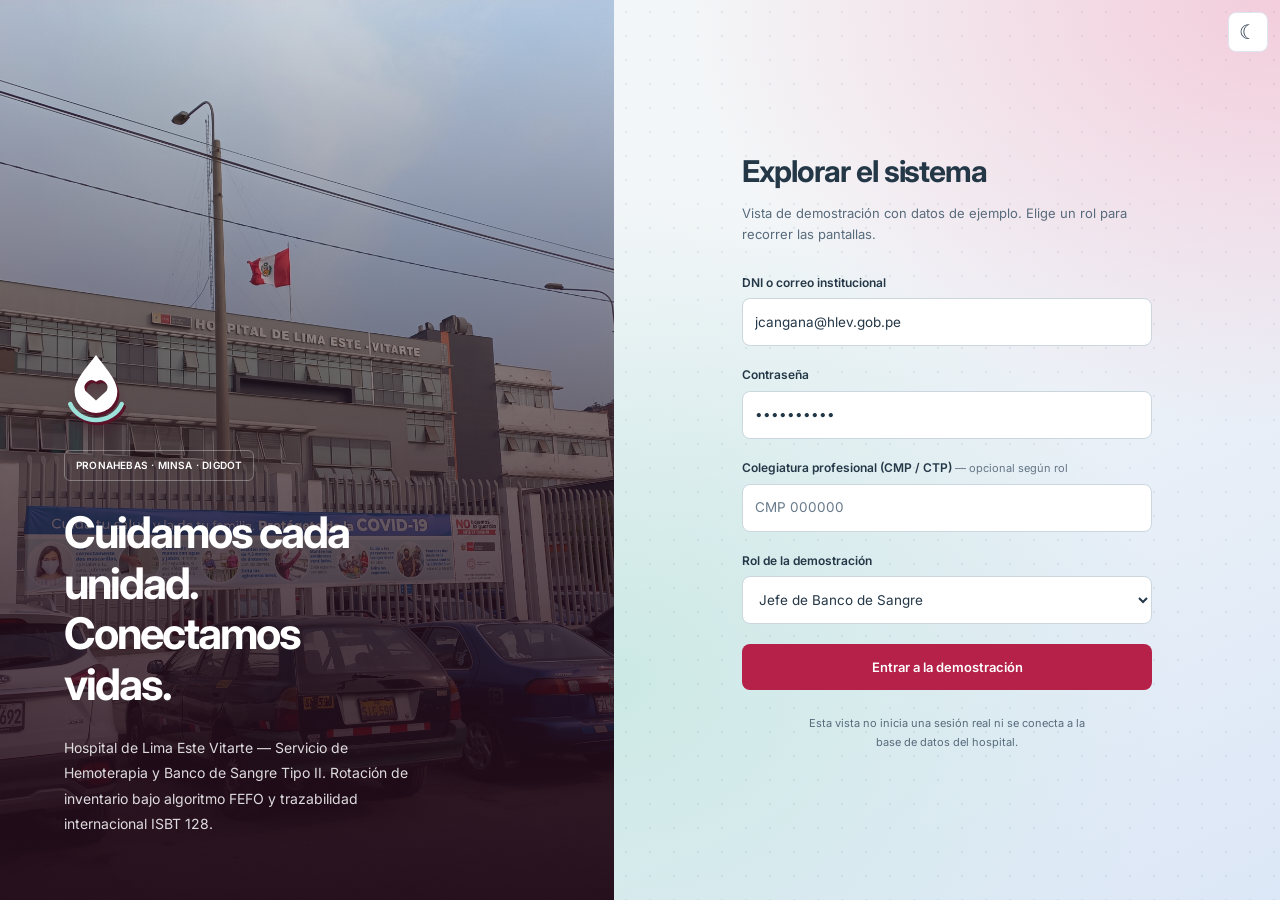
==== commit 0951f13c: "feat(reportes): implementacion de reportes JasperReports (donantes, solicitudes, unidades por vencer" ====
--- a/frontend/index.html
+++ b/frontend/index.html
@@ -4,6 +4,7 @@
 <meta charset="UTF-8">
 <meta name="viewport" content="width=device-width, initial-scale=1.0">
 <title>BancoSangre HLEV — Pantallas</title>
+<link rel="icon" type="image/svg+xml" href="../mvc-springboot/src/main/resources/static/img/logo.svg">
 <link rel="preconnect" href="https://fonts.googleapis.com">
 <link rel="preconnect" href="https://fonts.gstatic.com" crossorigin>
 <link href="https://fonts.googleapis.com/css2?family=Inter:wght@400;500;600;700;800&family=IBM+Plex+Mono:wght@400;500;600&display=swap" rel="stylesheet">
@@ -204,6 +205,9 @@
   .two-col{grid-template-columns:1fr;}
 }
 </style>
+<link rel="stylesheet" href="../mvc-springboot/src/main/resources/static/css/interfaz.css">
+<script defer src="../mvc-springboot/src/main/resources/static/js/interfaz.js"></script>
+<script defer src="../mvc-springboot/src/main/resources/static/js/roles.js"></script>
 </head>
 <body>
 
@@ -211,14 +215,15 @@
 <div id="view-login" class="view active" style="display:flex;">
   <div class="login-shell">
     <div class="login-left">
+      <img class="login-logo" src="../mvc-springboot/src/main/resources/static/img/logo-claro.svg" width="64" height="72" alt="BancoSangre HLEV, una gota que cuida la vida">
       <span class="login-badge">PRONAHEBAS · MINSA · DIGDOT</span>
-      <h1>Sistema Web de Gestión<br>de Banco de Sangre</h1>
+      <h1>Cuidamos cada unidad.<br>Conectamos vidas.</h1>
       <p>Hospital de Lima Este Vitarte — Servicio de Hemoterapia y Banco de Sangre Tipo II. Rotación de inventario bajo algoritmo FEFO y trazabilidad internacional ISBT 128.</p>
     </div>
     <div class="login-right">
       <form class="login-form" onsubmit="event.preventDefault(); enterApp();">
-        <h2>Iniciar sesión <span class="badge-rf">RF-01</span></h2>
-        <div class="sub">Inicio de sesión seguro con DNI/correo, contraseña cifrada y validación de colegiatura profesional según el rol</div>
+        <h2>Explorar el sistema</h2>
+        <div class="sub">Vista de demostración con datos de ejemplo. Elige un rol para recorrer las pantallas.</div>
         <div class="field">
           <label>DNI o correo institucional</label>
           <input class="input" placeholder="12345678 o usuario@hlev.gob.pe" value="jcangana@hlev.gob.pe">
@@ -232,7 +237,7 @@
           <input class="input" placeholder="CMP 000000">
         </div>
         <div class="field">
-          <label>Rol (RBAC — RF-02)</label>
+          <label>Rol de la demostración</label>
           <select class="input" id="role-select">
             <option>Jefe de Banco de Sangre</option>
             <option>Médico Solicitante</option>
@@ -240,8 +245,8 @@
             <option>Administrador</option>
           </select>
         </div>
-        <button class="btn btn-primary" type="submit" style="justify-content:center; padding:12px;">Ingresar de forma segura</button>
-        <div class="login-note">Acceso protegido con token JWT, cifrado AES-256/TLS 1.3 · Ley N° 29733 (RNF-01)</div>
+        <button class="btn btn-primary" type="submit" style="justify-content:center; padding:12px;">Entrar a la demostración</button>
+        <div class="login-note">Esta vista no inicia una sesión real ni se conecta a la base de datos del hospital.</div>
       </form>
     </div>
   </div>
@@ -251,7 +256,7 @@
 <div id="app-shell" class="app" style="display:none;">
   <aside class="sidebar">
     <div class="brand">
-      <div class="brand-mark"></div>
+      <img class="brand-mark" src="../mvc-springboot/src/main/resources/static/img/logo.svg" width="44" height="49" alt="Logotipo del banco de sangre">
       <div>
         <div class="brand-name">BancoSangre HLEV</div>
         <div class="brand-sub">Tipo II · ISBT 128</div>
@@ -291,9 +296,13 @@
 
       <!-- ============ DASHBOARD ============ -->
       <section id="view-dashboard" class="view">
-        <div class="grid-4">
+        <div class="workspace-intro">
+          <div><h2>Cada unidad cuenta.</h2><p>Consulta la disponibilidad de sangre, revisa las alertas y organiza la atención del servicio.</p></div>
+          <img class="workspace-symbol" src="../mvc-springboot/src/main/resources/static/img/logo-claro.svg" width="58" height="66" alt="">
+        </div>
+        <div class="grid-4 dashboard-metrics">
           <div class="kpi"><div class="bar" style="background:var(--green-700)"></div><div class="label">Unidades disponibles</div><div class="value">1,248</div><div class="hint">+4.2% vs. semana previa</div></div>
-          <div class="kpi"><div class="bar" style="background:var(--amber-700)"></div><div class="label">Próximas a vencer (≤72h)</div><div class="value">37</div><div class="hint">Priorizadas por FEFO — RF-09</div></div>
+          <div class="kpi"><div class="bar" style="background:var(--amber-700)"></div><div class="label">Próximas a vencer (≤72h)</div><div class="value">37</div><div class="hint">Priorizadas por FEFO</div></div>
           <div class="kpi"><div class="bar" style="background:var(--blue-700)"></div><div class="label">Solicitudes activas</div><div class="value">12</div><div class="hint">UCI · Emergencia · SOP</div></div>
           <div class="kpi"><div class="bar" style="background:var(--red-700)"></div><div class="label">Stock crítico (O−)</div><div class="value">6 un.</div><div class="hint">Bajo el mínimo de seguridad</div></div>
         </div>
@@ -303,7 +312,7 @@
             <div class="card-title-row">
               <div>
                 <div class="card-title">Stock de Concentrado de Hematíes por Grupo ABO/Rh</div>
-                <div class="card-desc">Actualización en tiempo real · orden de despacho FEFO (RF-09)</div>
+                <div class="card-desc">Actualización en tiempo real · orden de despacho FEFO</div>
               </div>
               <span class="pill purple"><span class="dot"></span>Orden FEFO activo</span>
             </div>
@@ -314,7 +323,7 @@
             <div class="card-title-row">
               <div>
                 <div class="card-title">Alertas y notificaciones</div>
-                <div class="card-desc">RF-14 — vencimiento y quiebre de stock crítico</div>
+                <div class="card-desc">vencimiento y quiebre de stock crítico</div>
               </div>
             </div>
             <div class="timeline" id="alerts-list"></div>
@@ -329,8 +338,8 @@
             </div>
           </div>
           <div class="grid-2">
-            <div class="kpi"><div class="bar" style="background:var(--green-700)"></div><div class="label">Cumplimiento normativo PRONAHEBAS <span class="badge-rf">RF-35</span></div><div class="value">96.8%</div><div class="hint">32 de 33 controles conformes este trimestre</div></div>
-            <div class="kpi"><div class="bar" style="background:var(--amber-700)"></div><div class="label">Proyección de desabastecimiento <span class="badge-rf">RF-37</span></div><div class="value" style="font-size:18px;">O− en 4 días</div><div class="hint">Según demanda histórica vs. stock actual</div></div>
+            <div class="kpi"><div class="bar" style="background:var(--green-700)"></div><div class="label">Cumplimiento normativo PRONAHEBAS</div><div class="value">96.8%</div><div class="hint">32 de 33 controles conformes este trimestre</div></div>
+            <div class="kpi"><div class="bar" style="background:var(--amber-700)"></div><div class="label">Proyección de desabastecimiento</div><div class="value" style="font-size:18px;">O− en 4 días</div><div class="hint">Según demanda histórica vs. stock actual</div></div>
           </div>
         </div>
 
@@ -350,7 +359,7 @@
         <div class="card">
           <div class="card-title-row">
             <div>
-              <div class="card-title">Cámaras de refrigeración y congeladoras <span class="badge-rf">RF-09</span></div>
+              <div class="card-title">Cámaras de refrigeración y congeladoras</div>
               <div class="card-desc">Unidades ordenadas automáticamente por fecha de vencimiento (FEFO — Primero en Vencer, Primero en Salir)</div>
             </div>
             <div style="display:flex; gap:8px;">
@@ -370,7 +379,7 @@
           </div>
           <table>
             <thead><tr>
-              <th>DIN (ISBT 128)</th><th>Hemocomponente</th><th>ABO/Rh</th><th>Cámara</th><th>Vence</th><th>Estado <span class="badge-rf">RF-10</span></th><th></th>
+              <th>DIN (ISBT 128)</th><th>Hemocomponente</th><th>ABO/Rh</th><th>Cámara</th><th>Vence</th><th>Estado</th><th></th>
             </tr></thead>
             <tbody id="inventory-rows"></tbody>
           </table>
@@ -379,7 +388,7 @@
 
         <div class="two-col">
           <div class="card">
-            <div class="card-title-row"><div><div class="card-title">Monitoreo de temperatura de cámaras <span class="badge-rf">RF-09</span></div>
+            <div class="card-title-row"><div><div class="card-title">Monitoreo de temperatura de cámaras</div>
             <div class="card-desc">Integración con sensores — alerta ante desviación fuera de rango</div></div></div>
             <div id="temp-grid" class="grid-4" style="grid-template-columns:repeat(3,1fr);"></div>
           </div>
@@ -395,7 +404,7 @@
 
         <div class="card">
           <div class="card-title-row">
-            <div><div class="card-title">Fraccionamiento de hemocomponentes <span class="badge-rf">RF-06</span></div>
+            <div><div class="card-title">Fraccionamiento de hemocomponentes</div>
             <div class="card-desc">Separación de la bolsa de sangre total, vinculada al DIN matriz</div></div>
           </div>
           <div class="field" style="margin-bottom:12px;">
@@ -422,7 +431,7 @@
         </div>
 
         <div data-tabpanel="donantes:ficha" class="card">
-          <div class="card-title-row"><div><div class="card-title">Registro de ficha clínica integral <span class="badge-rf">RF-03</span></div>
+          <div class="card-title-row"><div><div class="card-title">Registro de ficha clínica integral</div>
           <div class="card-desc">Datos demográficos, biométricos, tamizaje epidemiológico y antecedentes de viaje</div></div></div>
           <div class="grid-2" style="margin-bottom:14px;">
             <div class="field"><label>Nombres y apellidos</label><input class="input" id="don-nombre" placeholder="Ej. María Fernanda Quispe Rojas"></div>
@@ -432,7 +441,7 @@
             <div class="field"><label>Hemoglobina (g/dL)</label><input class="input" id="don-hb" type="number" step="0.1" placeholder="13.4" oninput="evaluarAptitud()"></div>
             <div class="field"><label>Grupo sanguíneo declarado</label><input class="input" id="don-abo" placeholder="Se confirmará en laboratorio"></div>
             <div class="field">
-              <label>Tipo de donación <span class="badge-rf">RF-22</span></label>
+              <label>Tipo de donación</label>
               <select class="input" id="don-tipo">
                 <option value="voluntaria">Voluntaria</option>
                 <option value="reposicion">Reposición</option>
@@ -454,7 +463,7 @@
           </div>
           <div class="checkline" style="margin-bottom:14px;">
             <input type="checkbox" id="don-consentimiento">
-            <label for="don-consentimiento" style="font-weight:400;">El donante firmó digitalmente el consentimiento informado previo a la extracción <span class="badge-rf">RF-32</span></label>
+            <label for="don-consentimiento" style="font-weight:400;">El donante firmó digitalmente el consentimiento informado previo a la extracción</label>
           </div>
           <div style="display:flex; align-items:center; justify-content:space-between;">
             <span class="pill green" id="aptitud-pill"><span class="dot"></span>Aptitud automática: APTO (criterios PRONAHEBAS)</span>
@@ -463,7 +472,7 @@
         </div>
 
         <div data-tabpanel="donantes:diferimiento" class="card" style="display:none;">
-          <div class="card-title-row"><div><div class="card-title">Diferimiento temporal o permanente <span class="badge-rf">RF-04</span></div>
+          <div class="card-title-row"><div><div class="card-title">Diferimiento temporal o permanente</div>
           <div class="card-desc">Basado en el cuestionario de triaje clínico y causales normativas del MINSA</div></div></div>
           <table>
             <thead><tr><th>Donante</th><th>Motivo</th><th>Tipo</th><th>Vigente hasta</th><th>Estado</th></tr></thead>
@@ -472,8 +481,8 @@
         </div>
 
         <div data-tabpanel="donantes:serologia" class="card" style="display:none;">
-          <div class="card-title-row"><div><div class="card-title">Tamizaje serológico — 7 marcadores infecciosos <span class="badge-rf">RF-07</span></div>
-          <div class="card-desc">Doble digitación ciega o interfaz LIS · bloqueo automático ante reactividad (RF-08)</div></div></div>
+          <div class="card-title-row"><div><div class="card-title">Tamizaje serológico — 7 marcadores infecciosos</div>
+          <div class="card-desc">Doble digitación ciega o interfaz LIS · bloqueo automático ante reactividad</div></div></div>
           <div class="field" style="max-width:340px; margin-bottom:14px;">
             <label>Unidad a tamizar</label>
             <select class="input mono" id="serologia-din" onchange="renderSerologia()"></select>
@@ -489,7 +498,7 @@
         </div>
 
         <div data-tabpanel="donantes:campanas" class="card" style="display:none;">
-          <div class="card-title-row"><div><div class="card-title">Campañas externas de captación <span class="badge-rf">RF-30</span></div>
+          <div class="card-title-row"><div><div class="card-title">Campañas externas de captación</div>
           <div class="card-desc">Universidades, empresas e instituciones — metas y resultados</div></div></div>
           <table>
             <thead><tr><th>Campaña</th><th>Institución</th><th>Meta</th><th>Captados</th><th>Avance</th></tr></thead>
@@ -505,7 +514,7 @@
       <section id="view-etiquetado" class="view">
         <div class="two-col">
           <div class="card">
-            <div class="card-title-row"><div><div class="card-title">Generación de etiqueta ISBT 128 <span class="badge-rf">RF-05</span></div>
+            <div class="card-title-row"><div><div class="card-title">Generación de etiqueta ISBT 128</div>
             <div class="card-desc">Identificación de Donación (DIN), código de producto, grupo ABO/Rh y vencimiento</div></div></div>
             <div class="grid-2" style="margin-bottom:14px;">
               <div class="field"><label>DIN (verificación módulo 37-2)</label><input class="input mono" id="et-din" value="=W1237250171238" readonly></div>
@@ -531,7 +540,7 @@
               <button class="btn btn-primary btn-sm" onclick="generarNuevoDIN()">Generar nuevo DIN</button>
               <button class="btn btn-ghost btn-sm" onclick="imprimirEtiqueta()">Imprimir etiqueta</button>
               <button class="btn btn-ghost btn-sm" onclick="leerCodigo()">Leer código (escáner)</button>
-              <button class="btn btn-ghost btn-sm" onclick="generarCertificado()">Certificado de calidad (QR) <span class="badge-rf">RF-34</span></button>
+              <button class="btn btn-ghost btn-sm" onclick="generarCertificado()">Certificado de calidad (QR)</button>
             </div>
           </div>
 
@@ -563,7 +572,7 @@
         </div>
 
         <div data-tabpanel="sol:nueva" class="card">
-          <div class="card-title-row"><div><div class="card-title">Solicitud transfusional virtual <span class="badge-rf">RF-11</span></div>
+          <div class="card-title-row"><div><div class="card-title">Solicitud transfusional virtual</div>
           <div class="card-desc">UCI · Emergencia · Centro Quirúrgico · Gineco-Obstetricia</div></div>
           <button class="btn btn-ghost btn-sm" onclick="importarHIS()">Importar orden desde HIS/SIS</button>
           </div>
@@ -571,7 +580,7 @@
             <label>Tipo de solicitud</label>
             <select class="input" id="sol-tipo" onchange="toggleTipoSolicitud()">
               <option value="transfusional">Solicitud transfusional</option>
-              <option value="reserva">Reserva para cirugía programada (RF-23)</option>
+              <option value="reserva">Reserva para cirugía programada</option>
             </select>
           </div>
           <div class="grid-2" style="margin-bottom:14px;">
@@ -601,7 +610,7 @@
         </div>
 
         <div data-tabpanel="sol:compat" class="card" style="display:none;">
-          <div class="card-title-row"><div><div class="card-title">Pruebas de compatibilidad cruzada pre-transfusional <span class="badge-rf">RF-12</span></div>
+          <div class="card-title-row"><div><div class="card-title">Pruebas de compatibilidad cruzada pre-transfusional</div>
           <div class="card-desc">Prueba mayor, prueba menor y rastreo de anticuerpos irregulares (RAI)</div></div></div>
           <div class="field" style="max-width:340px; margin-bottom:14px;">
             <label>Solicitud a validar</label>
@@ -625,7 +634,7 @@
       <section id="view-despacho" class="view">
         <div class="two-col">
           <div class="card">
-            <div class="card-title-row"><div><div class="card-title">Doble verificación electrónica <span class="badge-rf">RF-13</span></div>
+            <div class="card-title-row"><div><div class="card-title">Doble verificación electrónica</div>
             <div class="card-desc">Escaneo de hemocomponente vs. pulsera identificadora del receptor</div></div></div>
             <div class="scan-box" style="margin-bottom:14px; cursor:pointer;" onclick="escanearHemocomponente()">
               <div class="scan-icon"><svg width="20" height="20" viewBox="0 0 24 24" fill="none"><path d="M4 7V4h3M20 7V4h-3M4 17v3h3M20 17v3h-3" stroke="#fff" stroke-width="2" stroke-linecap="round"/></svg></div>
@@ -642,15 +651,15 @@
           <div class="card">
             <div class="card-title-row"><div><div class="card-title">Resultado de verificación</div></div></div>
             <div style="display:flex; flex-direction:column; gap:10px;" id="verif-rows">
-              <div class="cell-muted" style="font-size:12.5px;">Escanea ambos códigos para ejecutar la doble verificación electrónica (RF-13).</div>
+              <div class="cell-muted" style="font-size:12.5px;">Escanea ambos códigos para ejecutar la doble verificación electrónica.</div>
             </div>
             <div class="divider" style="margin:16px 0;"></div>
             <div class="checkline" style="margin-bottom:14px;">
               <input type="checkbox" id="despacho-firma" onchange="evaluarVerificacion()">
-              <label for="despacho-firma" style="font-weight:400;">Firma electrónica del responsable validada <span class="badge-rf">RF-29</span></label>
+              <label for="despacho-firma" style="font-weight:400;">Firma electrónica del responsable validada</label>
             </div>
             <button class="btn btn-primary" id="despacho-btn" style="width:100%; justify-content:center; opacity:.5;" disabled onclick="autorizarDespacho()">Autorizar y registrar entrega</button>
-            <div style="text-align:center; font-size:11px; color:var(--ink-400); margin-top:8px;">Toda entrega queda registrada en el log de auditoría (RF-17)</div>
+            <div style="text-align:center; font-size:11px; color:var(--ink-400); margin-top:8px;">Toda entrega queda registrada en el log de auditoría</div>
           </div>
         </div>
       </section>
@@ -664,7 +673,7 @@
         </div>
 
         <div data-tabpanel="red:panel" class="card">
-          <div class="card-title-row"><div><div class="card-title">Visibilidad de stock en la red de establecimientos <span class="badge-rf">RF-19</span></div>
+          <div class="card-title-row"><div><div class="card-title">Visibilidad de stock en la red de establecimientos</div>
           <div class="card-desc">Disponibilidad por grupo ABO/Rh en establecimientos integrados de la red pública</div></div></div>
           <table>
             <thead><tr><th>Establecimiento</th><th>O+</th><th>O−</th><th>A+</th><th>A−</th><th>B+</th><th>B−</th><th>AB+</th><th>AB−</th></tr></thead>
@@ -678,8 +687,8 @@
         </div>
 
         <div data-tabpanel="red:solicitudes" class="card" style="display:none;">
-          <div class="card-title-row"><div><div class="card-title">Solicitudes de intercambio interhospitalario <span class="badge-rf">RF-18</span></div>
-          <div class="card-desc">Envío, respuesta y devolución de unidades entre establecimientos (RF-33)</div></div>
+          <div class="card-title-row"><div><div class="card-title">Solicitudes de intercambio interhospitalario</div>
+          <div class="card-desc">Envío, respuesta y devolución de unidades entre establecimientos</div></div>
           <button class="btn btn-primary btn-sm" onclick="abrirModalIntercambio()">+ Nueva solicitud de intercambio</button>
           </div>
           <table>
@@ -689,7 +698,7 @@
         </div>
 
         <div data-tabpanel="red:convenios" class="card" style="display:none;">
-          <div class="card-title-row"><div><div class="card-title">Convenios interinstitucionales vigentes <span class="badge-rf">RF-36</span></div></div></div>
+          <div class="card-title-row"><div><div class="card-title">Convenios interinstitucionales vigentes</div></div></div>
           <table>
             <thead><tr><th>Establecimiento</th><th>Tipo de convenio</th><th>Vigente hasta</th><th>Estado</th></tr></thead>
             <tbody>
@@ -726,12 +735,12 @@
             </div>
           </div>
           <div class="card">
-            <div class="card-title-row"><div><div class="card-title">Aplicación móvil para personal asistencial <span class="badge-rf">RF-20 · RF-21</span></div>
+            <div class="card-title-row"><div><div class="card-title">Aplicación móvil para personal asistencial</div>
             <div class="card-desc">Consulta de stock y registro de solicitudes desde dispositivos móviles, con notificaciones push</div></div></div>
             <div class="timeline">
               <div class="timeline-item"><div class="timeline-dot" style="background:var(--blue-700);"></div><div><div class="timeline-title">Consulta de disponibilidad</div><div class="timeline-meta">Stock por grupo ABO/Rh en tiempo real, igual que en el panel web</div></div></div>
               <div class="timeline-item"><div class="timeline-dot" style="background:var(--red-700);"></div><div><div class="timeline-title">Notificaciones push</div><div class="timeline-meta">Quiebres de stock, vencimientos próximos y respuestas a solicitudes interhospitalarias</div></div></div>
-              <div class="timeline-item"><div class="timeline-dot" style="background:var(--green-700);"></div><div><div class="timeline-title">Registro de solicitudes</div><div class="timeline-meta">Mismo flujo que RF-11, optimizado para uso desde cabecera del paciente</div></div></div>
+              <div class="timeline-item"><div class="timeline-dot" style="background:var(--green-700);"></div><div><div class="timeline-title">Registro de solicitudes</div><div class="timeline-meta">Solicitud transfusional optimizada para uso desde cabecera del paciente</div></div></div>
             </div>
             <button class="btn btn-ghost btn-sm" style="margin-top:12px;" onclick="simularPushMovil()">Simular notificación push</button>
           </div>
@@ -741,7 +750,7 @@
       <!-- ============ HEMOVIGILANCIA ============ -->
       <section id="view-hemovigilancia" class="view">
         <div class="card">
-          <div class="card-title-row"><div><div class="card-title">Eventos e incidentes adversos transfusionales <span class="badge-rf">RF-15</span></div>
+          <div class="card-title-row"><div><div class="card-title">Eventos e incidentes adversos transfusionales</div>
           <div class="card-desc">Inmediatos o tardíos — trazabilidad completa hacia la donación origen</div></div>
           <button class="btn btn-primary btn-sm" onclick="abrirModalHemovigilancia()">+ Registrar evento</button>
           </div>
@@ -755,7 +764,7 @@
       <!-- ============ REPORTES ============ -->
       <section id="view-reportes" class="view">
         <div class="card">
-          <div class="card-title-row"><div><div class="card-title">Reportes oficiales <span class="badge-rf">RF-16</span></div>
+          <div class="card-title-row"><div><div class="card-title">Reportes oficiales</div>
           <div class="card-desc">Consolidados operacionales, estadísticos y epidemiológicos para fiscalización</div></div></div>
           <div class="grid-4" id="reports-grid"></div>
         </div>
@@ -764,7 +773,7 @@
       <!-- ============ AUDITORÍA ============ -->
       <section id="view-auditoria" class="view">
         <div class="card">
-          <div class="card-title-row"><div><div class="card-title">Registro de auditoría inmutable <span class="badge-rf">RF-17</span></div>
+          <div class="card-title-row"><div><div class="card-title">Registro de auditoría inmutable</div>
           <div class="card-desc">Fecha, hora exacta, terminal IP y usuario responsable de cada acción crítica</div></div></div>
           <table>
             <thead><tr><th>Fecha / hora</th><th>Usuario</th><th>Acción</th><th>Recurso</th><th>IP terminal</th></tr></thead>
@@ -777,7 +786,7 @@
       <section id="view-administracion" class="view">
 
         <div data-tabpanel="admin:usuarios" class="card">
-          <div class="card-title-row"><div><div class="card-title">Gestión de usuarios y roles <span class="badge-rf">RF-26</span></div>
+          <div class="card-title-row"><div><div class="card-title">Gestión de usuarios y roles</div>
           <div class="card-desc">Crear, editar, desactivar y reasignar roles de las cuentas registradas</div></div>
           <button class="btn btn-primary btn-sm" onclick="toast('Formulario de nuevo usuario (simulado)')">+ Nuevo usuario</button>
           </div>
@@ -804,7 +813,7 @@
 /* =========================================================
    ESTADO CENTRAL DE LA APLICACIÓN
    Todas las acciones mutan este objeto y disparan re-render +
-   un asiento en el log de auditoría (RF-17), simulando el
+   un asiento en el log de auditoría, simulando el
    comportamiento de un sistema transaccional real.
 ========================================================= */
 const state = {
@@ -939,19 +948,19 @@
 }
 
 const quickAccessData = [
-  ["Registrar donante","RF-03 · RF-04","donantes"], ["Etiquetar unidad ISBT 128","RF-05","etiquetado"],
-  ["Nueva solicitud clínica","RF-11 · RF-12","solicitudes"], ["Despacho con doble verificación","RF-13","despacho"],
+  ["Registrar donante","","donantes"], ["Etiquetar unidad ISBT 128","","etiquetado"],
+  ["Nueva solicitud clínica","","solicitudes"], ["Despacho con doble verificación","","despacho"],
 ];
 function renderQuickAccess(){
   document.getElementById('quick-access').innerHTML = quickAccessData.map(([title,rf,view])=>{
     return `<button class="card" style="cursor:pointer; text-align:left; padding:16px; border-radius:12px;" onclick="showView('${view}')">
-      <div class="badge-rf" style="margin-bottom:10px; display:inline-block;">${rf}</div>
+
       <div style="font-weight:600; font-size:13.5px;">${title}</div>
     </button>`;
   }).join('');
 }
 
-/* ---------------- Render + acciones: Inventario (RF-09, RF-10) ---------------- */
+/* ---------------- Render + acciones: Inventario ---------------- */
 function renderInventory(){
   const q = (document.getElementById('inv-search')?.value || '').trim().toLowerCase();
   const filter = document.getElementById('inv-filter')?.value || '';
@@ -996,9 +1005,9 @@
     <div style="display:flex; gap:8px; flex-wrap:wrap;">
       <button class="btn btn-ghost btn-sm" onclick="cambiarEstadoUnidad('${u.din}','reservado')">Reservar</button>
       <button class="btn btn-ghost btn-sm" onclick="cambiarEstadoUnidad('${u.din}','disponible')">Liberar a disponible</button>
-      <button class="btn btn-ghost btn-sm" onclick="cambiarEstadoUnidad('${u.din}','bloqueado')">Bloquear (RF-08)</button>
-      <button class="btn btn-ghost btn-sm" onclick="descartarUnidad('${u.din}')">Descartar (RF-27)</button>
-      <button class="btn btn-ghost btn-sm" onclick="verTrazabilidad('${u.din}')">Ver trazabilidad (RF-28)</button>
+      <button class="btn btn-ghost btn-sm" onclick="cambiarEstadoUnidad('${u.din}','bloqueado')">Bloquear</button>
+      <button class="btn btn-ghost btn-sm" onclick="descartarUnidad('${u.din}')">Descartar</button>
+      <button class="btn btn-ghost btn-sm" onclick="verTrazabilidad('${u.din}')">Ver trazabilidad</button>
     </div>
   `);
 }
@@ -1009,7 +1018,7 @@
   const u = state.inventory.find(x=>x.din===din);
   if(!u) return;
   u.status = 'incinerado';
-  logAudit(`Descartó unidad — motivo: ${motivo} (RF-28, con evidencia fotográfica adjunta)`, `DIN ${din}`);
+  logAudit(`Descartó unidad — motivo: ${motivo} (con evidencia fotográfica adjunta)`, `DIN ${din}`);
   toast(`Unidad ${din} descartada e incinerada`, true);
   closeModal();
   renderInventory();
@@ -1020,14 +1029,14 @@
   if(!u) return;
   openModal(`
     <div class="modal-head">
-      <div><div class="modal-title">Trazabilidad completa</div><div class="card-desc">DIN ${din} — ciclo de vida (RF-29)</div></div>
+      <div><div class="modal-title">Trazabilidad completa</div><div class="card-desc">DIN ${din} — ciclo de vida</div></div>
       <button class="modal-close" onclick="closeModal()">✕</button>
     </div>
     <div class="timeline">
-      <div class="timeline-item"><div class="timeline-dot" style="background:var(--green-700);"></div><div><div class="timeline-title">Donación registrada</div><div class="timeline-meta">Ficha clínica del donante validada — RF-03</div></div></div>
-      <div class="timeline-item"><div class="timeline-dot" style="background:var(--purple-700);"></div><div><div class="timeline-title">Tamizaje serológico</div><div class="timeline-meta">7 marcadores procesados — RF-07</div></div></div>
-      <div class="timeline-item"><div class="timeline-dot" style="background:var(--blue-700);"></div><div><div class="timeline-title">Etiquetado ISBT 128</div><div class="timeline-meta">DIN generado con verificación módulo 37-2 — RF-05</div></div></div>
-      <div class="timeline-item"><div class="timeline-dot" style="background:var(--amber-700);"></div><div><div class="timeline-title">Ingreso a inventario FEFO</div><div class="timeline-meta">${u.camara} — RF-09</div></div></div>
+      <div class="timeline-item"><div class="timeline-dot" style="background:var(--green-700);"></div><div><div class="timeline-title">Donación registrada</div><div class="timeline-meta">Ficha clínica del donante validada</div></div></div>
+      <div class="timeline-item"><div class="timeline-dot" style="background:var(--purple-700);"></div><div><div class="timeline-title">Tamizaje serológico</div><div class="timeline-meta">7 marcadores procesados</div></div></div>
+      <div class="timeline-item"><div class="timeline-dot" style="background:var(--blue-700);"></div><div><div class="timeline-title">Etiquetado ISBT 128</div><div class="timeline-meta">DIN generado con verificación módulo 37-2</div></div></div>
+      <div class="timeline-item"><div class="timeline-dot" style="background:var(--amber-700);"></div><div><div class="timeline-title">Ingreso a inventario FEFO</div><div class="timeline-meta">${u.camara}</div></div></div>
       <div class="timeline-item"><div class="timeline-dot" style="background:var(--red-700);"></div><div><div class="timeline-title">Estado actual: ${statusMeta[u.status][1]}</div><div class="timeline-meta">Vence ${u.exp}</div></div></div>
     </div>
   `);
@@ -1037,13 +1046,13 @@
   const u = state.inventory.find(x=>x.din===din);
   if(!u) return;
   u.status = nuevoEstado;
-  logAudit(`Cambió estado de unidad a "${statusMeta[nuevoEstado][1]}" (RF-10)`, `DIN ${din}`);
+  logAudit(`Cambió estado de unidad a "${statusMeta[nuevoEstado][1]}"`, `DIN ${din}`);
   toast(`Unidad ${din} → ${statusMeta[nuevoEstado][1]}`);
   closeModal();
   renderInventory();
 }
 
-/* Fraccionamiento (RF-06) */
+/* Fraccionamiento */
 function fillFractSelect(){
   const sel = document.getElementById('fract-din');
   if(!sel) return;
@@ -1068,12 +1077,12 @@
       camara: matriz.camara, exp: matriz.exp, status: "cuarentena",
     });
   });
-  logAudit(`Fraccionó bolsa de sangre total en 4 hemocomponentes (RF-06)`, `DIN matriz ${din}`);
+  logAudit(`Fraccionó bolsa de sangre total en 4 hemocomponentes`, `DIN matriz ${din}`);
   toast(`Se generaron 4 hemocomponentes a partir de ${din}`);
   renderInventory();
 }
 
-/* ---------------- Donantes (RF-03, RF-04) ---------------- */
+/* ---------------- Donantes ---------------- */
 function evaluarAptitud(){
   const peso = parseFloat(document.getElementById('don-peso').value);
   const hb = parseFloat(document.getElementById('don-hb').value);
@@ -1096,17 +1105,17 @@
 function registrarDonante(){
   const nombre = document.getElementById('don-nombre').value.trim() || 'Donante sin nombre registrado';
   if(!document.getElementById('don-consentimiento').checked){
-    toast('Falta registrar el consentimiento informado firmado (RF-36)', true);
+    toast('Falta registrar el consentimiento informado firmado', true);
     return;
   }
   const motivo = evaluarAptitud();
   if(motivo){
     state.diferimientos.unshift([nombre, motivo, 'amber', 'Temporal', '—']);
     renderDiferimientos();
-    logAudit('Registró donante — diferido automáticamente (RF-04)', nombre);
+    logAudit('Registró donante — diferido automáticamente', nombre);
     toast(`${nombre} quedó diferido: ${motivo}`, true);
   } else {
-    logAudit('Registró ficha clínica de donante — APTO (RF-03)', nombre);
+    logAudit('Registró ficha clínica de donante — APTO', nombre);
     toast(`${nombre} registrado como APTO`);
   }
 }
@@ -1119,7 +1128,7 @@
   }).join('');
 }
 
-/* ---------------- Serología (RF-07, RF-08) ---------------- */
+/* ---------------- Serología ---------------- */
 function fillSerologiaSelect(){
   const sel = document.getElementById('serologia-din');
   if(!sel) return;
@@ -1162,16 +1171,16 @@
   const unidad = state.inventory.find(u=>u.din===din);
   if(reactivo && unidad){
     unidad.status = 'bloqueado';
-    logAudit(`Bloqueó unidad automáticamente por reactividad a ${marcadorReactivo} (RF-08)`, `DIN ${din}`);
+    logAudit(`Bloqueó unidad automáticamente por reactividad a ${marcadorReactivo}`, `DIN ${din}`);
     document.getElementById('serologia-alert').innerHTML = `
       <div style="margin-top:14px; padding:12px 14px; background:var(--red-50); border-radius:10px; font-size:12.5px; color:var(--red-700);">
-        <strong>RF-08 · Bloqueo irreversible:</strong> la unidad DIN ${din} fue bloqueada de forma automática e inmediata por reactividad a ${marcadorReactivo}. No puede distribuirse ni despacharse.
+        <strong>Bloqueo irreversible:</strong> la unidad DIN ${din} fue bloqueada de forma automática e inmediata por reactividad a ${marcadorReactivo}. No puede distribuirse ni despacharse.
       </div>`;
     pushAlert('red', `Unidad bloqueada por reactividad serológica`, `DIN ${din} · marcador: ${marcadorReactivo}`);
     toast(`Unidad ${din} bloqueada automáticamente (${marcadorReactivo})`, true);
   } else if(unidad){
     unidad.status = 'disponible';
-    logAudit('Registró tamizaje serológico conforme — unidad liberada (RF-07)', `DIN ${din}`);
+    logAudit('Registró tamizaje serológico conforme — unidad liberada', `DIN ${din}`);
     toast(`Unidad ${din} conforme — liberada a inventario disponible`);
     document.getElementById('serologia-alert').innerHTML = '';
   }
@@ -1179,7 +1188,7 @@
   fillSerologiaSelect();
 }
 
-/* ---------------- Etiquetado ISBT 128 (RF-05) ---------------- */
+/* ---------------- Etiquetado ISBT 128 ---------------- */
 function updateEtiquetaPreview(){
   const abo = document.getElementById('et-abo').value;
   const [code, nombre] = document.getElementById('et-producto').value.split('|');
@@ -1206,7 +1215,7 @@
   const abo = document.getElementById('et-abo').value;
   const [code, nombre] = document.getElementById('et-producto').value.split('|');
   state.inventory.unshift({din, producto: nombre, abo, camara:"Recepción · Sin asignar", exp: venceStr, status:"cuarentena"});
-  logAudit('Generó nuevo DIN con verificación módulo 37-2 (RF-05)', `DIN ${din}`);
+  logAudit('Generó nuevo DIN con verificación módulo 37-2', `DIN ${din}`);
   toast(`Nuevo DIN generado: ${din}`);
   renderInventory();
 }
@@ -1219,7 +1228,7 @@
 }
 function generarCertificado(){
   const din = document.getElementById('et-din').value;
-  logAudit('Generó certificado de calidad con código QR de verificación (RF-34)', din);
+  logAudit('Generó certificado de calidad con código QR de verificación', din);
   openModal(`
     <div class="modal-head">
       <div><div class="modal-title">Certificado de calidad</div><div class="card-desc">${din}</div></div>
@@ -1236,7 +1245,7 @@
   toast('Certificado de calidad generado con código QR');
 }
 
-/* ---------------- Solicitudes (RF-11, RF-12) ---------------- */
+/* ---------------- Solicitudes ---------------- */
 function toggleTipoSolicitud(){
   const esReserva = document.getElementById('sol-tipo').value === 'reserva';
   document.getElementById('sol-reserva-field').style.display = esReserva ? '' : 'none';
@@ -1246,7 +1255,7 @@
   document.getElementById('sol-hc').value = `HC-2026-${Math.floor(Math.random()*90000+10000)}`;
   document.getElementById('sol-cie10').value = 'K92.2 — Hemorragia digestiva alta';
   document.getElementById('sol-componente').value = '2 unidades — Concentrado de Hematíes';
-  toast('Orden importada automáticamente desde el HIS/SIS hospitalario (RF-31)');
+  toast('Orden importada automáticamente desde el HIS/SIS hospitalario');
 }
 function enviarSolicitud(){
   const paciente = document.getElementById('sol-paciente').value.trim();
@@ -1264,7 +1273,7 @@
     estado: 'pendiente',
   };
   state.solicitudes.unshift(req);
-  logAudit(tipo==='reserva' ? `Registró reserva quirúrgica programada (RF-24)` : `Registró solicitud transfusional (RF-11)`, `${req.id} · ${req.servicio}`);
+  logAudit(tipo==='reserva' ? `Registró reserva quirúrgica programada` : `Registró solicitud transfusional`, `${req.id} · ${req.servicio}`);
   toast(`Solicitud ${req.id} enviada al Banco de Sangre`);
   pushAlert('blue', `Nueva solicitud — ${req.servicio}`, `${req.componente} · ${req.cie10} · ${paciente}`);
   document.getElementById('sol-paciente').value=''; document.getElementById('sol-hc').value='';
@@ -1298,7 +1307,7 @@
   const req = state.solicitudes.find(r=>r.id===id);
   if(!req){ toast('No hay solicitud seleccionada', true); return; }
   req.estado = 'compatible';
-  logAudit('Validó compatibilidad cruzada — mayor, menor y RAI (RF-12)', req.id);
+  logAudit('Validó compatibilidad cruzada — mayor, menor y RAI', req.id);
   toast(`Solicitud ${req.id} marcada como compatible`);
   renderSolicitudes();
 }
@@ -1307,7 +1316,7 @@
   if(tabBtn) tabBtn.click();
 }
 
-/* ---------------- Despacho (RF-13) ---------------- */
+/* ---------------- Despacho ---------------- */
 function fillDespachoContext(){ /* placeholder para futura sincronización con solicitudes */ }
 function escanearHemocomponente(){
   const candidatos = state.inventory.filter(u=>u.status==='disponible' || u.status==='reservado');
@@ -1332,7 +1341,7 @@
   const box = document.getElementById('verif-rows');
   const btn = document.getElementById('despacho-btn');
   if(!din || !hc){
-    box.innerHTML = `<div class="cell-muted" style="font-size:12.5px;">Escanea ambos códigos para ejecutar la doble verificación electrónica (RF-13).</div>`;
+    box.innerHTML = `<div class="cell-muted" style="font-size:12.5px;">Escanea ambos códigos para ejecutar la doble verificación electrónica.</div>`;
     btn.disabled = true; btn.style.opacity = .5;
     return;
   }
@@ -1357,7 +1366,7 @@
   const u = state.inventory.find(x=>x.din===din);
   if(!u) return;
   u.status = 'despachado';
-  logAudit(`Autorizó despacho tras doble verificación electrónica y firma electrónica (RF-13, RF-30)`, `DIN ${din} → ${hc}`);
+  logAudit(`Autorizó despacho tras doble verificación electrónica y firma electrónica`, `DIN ${din} → ${hc}`);
   toast(`Entrega registrada: ${din} → ${paciente || hc}`);
   state.despachoScan = { din:null, hc:null };
   document.getElementById('scan-din').textContent = '—';
@@ -1367,7 +1376,7 @@
   evaluarVerificacion();
 }
 
-/* ---------------- Hemovigilancia (RF-15) ---------------- */
+/* ---------------- Hemovigilancia ---------------- */
 function renderHemovigilancia(){
   document.getElementById('hemovigilancia-rows').innerHTML = state.hemovigilancia.map(e=>{
     const [sColor,sLabel] = e.severidad.split(':');
@@ -1380,7 +1389,7 @@
   const dinOptions = state.inventory.filter(u=>u.status==='despachado').map(u=>`<option value="${u.din}">${u.din}</option>`).join('') || '<option value="">Sin unidades despachadas</option>';
   openModal(`
     <div class="modal-head">
-      <div><div class="modal-title">Registrar evento de hemovigilancia</div><div class="card-desc">RF-15 — trazabilidad hacia la donación origen</div></div>
+      <div><div class="modal-title">Registrar evento de hemovigilancia</div><div class="card-desc">trazabilidad hacia la donación origen</div></div>
       <button class="modal-close" onclick="closeModal()">✕</button>
     </div>
     <div style="display:flex; flex-direction:column; gap:12px;">
@@ -1408,20 +1417,20 @@
     estado: 'amber:En investigación',
   };
   state.hemovigilancia.unshift(evento);
-  logAudit('Registró evento adverso transfusional (RF-15)', `DIN ${evento.din} · ${paciente}`);
+  logAudit('Registró evento adverso transfusional', `DIN ${evento.din} · ${paciente}`);
   toast('Evento de hemovigilancia registrado');
   closeModal();
   renderHemovigilancia();
 }
 
-/* ---------------- Reportes (RF-16) ---------------- */
+/* ---------------- Reportes ---------------- */
 const reportsData = [
   ["Reporte operacional mensual","Movimientos de inventario, captación y despacho","PRONAHEBAS"],
   ["Reporte epidemiológico","Prevalencia de marcadores serológicos reactivos","DIGDOT"],
   ["Indicadores de mermas y caducidad","Unidades vencidas / incineradas bajo FEFO","MINSA"],
   ["Auditoría de hemovigilancia","Eventos adversos transfusionales del periodo","PRONAHEBAS"],
-  ["Reporte normativo automático","Generación periódica programada para MINSA (RF-31)","PRONAHEBAS"],
-  ["Dataset anonimizado de investigación","Exportación con fines epidemiológicos, sin datos identificables (RF-38)","MINSA"],
+  ["Reporte normativo automático","Generación periódica programada para MINSA","PRONAHEBAS"],
+  ["Dataset anonimizado de investigación","Exportación con fines epidemiológicos, sin datos identificables","MINSA"],
 ];
 function renderReports(){
   document.getElementById('reports-grid').innerHTML = reportsData.map(([title,desc,org],i)=>{
@@ -1437,12 +1446,12 @@
   }).join('');
 }
 function generarReporte(title, formato){
-  logAudit(`Generó reporte oficial "${title}" en formato ${formato} (RF-16, RF-25)`, title);
+  logAudit(`Generó reporte oficial "${title}" en formato ${formato}`, title);
   toast(`Generando "${title}" (${formato})…`);
   if(formato === 'PDF') setTimeout(()=> window.print(), 400);
 }
 
-/* ---------------- Auditoría (RF-17) ---------------- */
+/* ---------------- Auditoría ---------------- */
 function renderAudit(){
   document.getElementById('audit-rows').innerHTML = state.auditLog.slice(0,50).map(([ts,user,action,resource,ip])=>{
     return `<tr><td class="mono">${ts}</td><td class="cell-strong">${user}</td><td class="cell-muted">${action}</td><td class="mono">${resource}</td><td class="mono">${ip}</td></tr>`;
@@ -1462,23 +1471,23 @@
   hemovigilancia:["Hemovigilancia","Eventos adversos transfusionales y trazabilidad"],
   reportes:["Reportes","Consolidados oficiales para PRONAHEBAS, DIGDOT y MINSA"],
   auditoria:["Auditoría del sistema","Bitácora inmutable de acciones críticas"],
-  administracion:["Administración","Gestión de usuarios y roles del sistema (RF-26)"],
+  administracion:["Administración","Gestión de usuarios y roles del sistema"],
 };
 
-/* ---------------- Control de acceso basado en roles — RBAC (RF-02) ----------------
+/* ---------------- Control de acceso basado en roles — RBAC ----------------
    Cada rol solo ve/navega a las vistas que le competen según el documento oficial:
-   - Médico Solicitante: registra solicitudes transfusionales y usa la app móvil (RF-11, RF-20).
+   - Médico Solicitante: registra solicitudes transfusionales y usa la app móvil.
    - Tecnólogo Médico: opera el núcleo técnico del banco de sangre — donantes, tamizaje,
-     etiquetado ISBT 128, inventario, solicitudes y hemovigilancia (RF-03 a RF-15).
+     etiquetado ISBT 128, inventario, solicitudes y hemovigilancia ( a ).
    - Jefe de Banco de Sangre: hereda todo lo del Tecnólogo Médico y además autoriza despacho,
-     coordina la red interhospitalaria y accede a reportes y auditoría (RF-13, RF-16 a RF-19).
-   - Administrador: gestiona cuentas/roles y supervisa la auditoría del sistema (RF-17, RF-26).
+     coordina la red interhospitalaria y accede a reportes y auditoría (,  a ).
+   - Administrador: gestiona cuentas/roles y supervisa la auditoría del sistema.
 ------------------------------------------------------------------------------------ */
 const ROLE_VIEWS = {
   "Médico Solicitante": ["dashboard","solicitudes","movil"],
   "Tecnólogo Médico": ["dashboard","inventario","donantes","etiquetado","solicitudes","hemovigilancia"],
-  "Jefe de Banco de Sangre": ["dashboard","inventario","donantes","etiquetado","solicitudes","hemovigilancia","despacho","interhospitalario","movil","reportes","auditoria"],
-  "Administrador": ["dashboard","auditoria","administracion"],
+  "Jefe de Banco de Sangre": ["dashboard","inventario","donantes","etiquetado","solicitudes","hemovigilancia","despacho","interhospitalario","movil","reportes"],
+  "Administrador": Object.keys(viewTitles),
 };
 
 function vistasPermitidas(role){
@@ -1507,7 +1516,7 @@
   administracion: ()=>{ renderUsuarios(); },
 };
 
-/* ---------------- RF-23 Monitoreo de temperatura ---------------- */
+/* ----------------  Monitoreo de temperatura ---------------- */
 state.temps = [
   {camara:"Cámara 1 · Refrigeración", rango:"2°C – 6°C", actual:4.1, ok:true},
   {camara:"Cámara 2 · Refrigeración", rango:"2°C – 6°C", actual:6.8, ok:false},
@@ -1525,7 +1534,7 @@
     </div>`).join('');
 }
 
-/* ---------------- RF-18/19/40/45 Red interhospitalaria ---------------- */
+/* ---------------- /19/40/45 Red interhospitalaria ---------------- */
 state.intercambios = [
   {establecimiento:"Hospital Vitarte II", producto:"Concentrado de Hematíes O−", cantidad:"4 un.", direccion:"Saliente", estado:"amber:Pendiente"},
   {establecimiento:"PRONAHEBAS Central", producto:"Plasma Fresco Congelado", cantidad:"10 un.", direccion:"Entrante", estado:"green:Aceptada"},
@@ -1542,7 +1551,7 @@
 }
 function abrirModalIntercambio(){
   openModal(`
-    <div class="modal-head"><div><div class="modal-title">Nueva solicitud de intercambio</div><div class="card-desc">RF-18</div></div>
+    <div class="modal-head"><div><div class="modal-title">Nueva solicitud de intercambio</div><div class="card-desc"></div></div>
     <button class="modal-close" onclick="closeModal()">✕</button></div>
     <div style="display:flex; flex-direction:column; gap:12px;">
       <div class="field"><label>Establecimiento destino</label>
@@ -1559,7 +1568,7 @@
   const est = document.getElementById('ix-est').value;
   const comp = document.getElementById('ix-comp').value.trim() || '1 unidad';
   state.intercambios.unshift({establecimiento:est, producto:comp, cantidad:'', direccion:'Saliente', estado:'amber:Pendiente'});
-  logAudit('Envió solicitud de intercambio interhospitalario (RF-18)', est);
+  logAudit('Envió solicitud de intercambio interhospitalario', est);
   toast(`Solicitud enviada a ${est}`);
   closeModal();
   renderIntercambios();
@@ -1571,21 +1580,21 @@
   renderIntercambios();
 }
 function devolverIntercambio(i){
-  logAudit('Registró devolución de unidades prestadas (RF-38)', state.intercambios[i].establecimiento);
+  logAudit('Registró devolución de unidades prestadas', state.intercambios[i].establecimiento);
   toast('Devolución registrada — inventario de origen actualizado');
   state.intercambios.splice(i,1);
   renderIntercambios();
 }
 
-/* ---------------- RF-20/21 App móvil ---------------- */
+/* ---------------- /21 App móvil ---------------- */
 function simularPushMovil(){
-  pushAlert('blue', 'Notificación push enviada', 'Personal asistencial notificado desde app móvil (RF-21)');
-  logAudit('Envió notificación push a la aplicación móvil (RF-21)', 'App móvil');
+  pushAlert('blue', 'Notificación push enviada', 'Personal asistencial notificado desde app móvil');
+  logAudit('Envió notificación push a la aplicación móvil', 'App móvil');
   toast('Notificación push simulada enviada al personal');
 }
 
 
-/* ---------------- Administración: Usuarios (RF-26) ---------------- */
+/* ---------------- Administración: Usuarios ---------------- */
 state.usuarios = [
   {nombre:"Cangana Salcedo, José Leonel", rol:"Jefe de Banco de Sangre", ultimo:"Hoy 09:12", activo:true},
   {nombre:"Palomino Camarena, José", rol:"Tecnólogo Médico", ultimo:"Hoy 08:55", activo:true},
@@ -1604,7 +1613,7 @@
 }
 function toggleUsuario(i){
   state.usuarios[i].activo = !state.usuarios[i].activo;
-  logAudit(`${state.usuarios[i].activo?'Reactivó':'Desactivó'} cuenta de usuario (RF-27)`, state.usuarios[i].nombre);
+  logAudit(`${state.usuarios[i].activo?'Reactivó':'Desactivó'} cuenta de usuario`, state.usuarios[i].nombre);
   toast(`${state.usuarios[i].nombre} ${state.usuarios[i].activo?'reactivado':'desactivado'}`);
   renderUsuarios();
 }
--- a/mvc-springboot/src/main/resources/static/css/interfaz.css
+++ b/mvc-springboot/src/main/resources/static/css/interfaz.css
@@ -0,0 +1,366 @@
+/* Identidad compartida por la aplicación MVC y la demostración HTML. */
+:root {
+  --red-800:#941b3e; --red-700:#b52149; --red-600:#cd365e;
+  --red-50:#fff0f3; --red-100:#f6d5df;
+  --bg:#f3f6f8; --surface:#fff; --line:#dfe6eb; --line-soft:#edf1f4;
+  --ink-900:#243747; --ink-700:#3e5263; --ink-600:#586b7c; --ink-400:#657586;
+  --green-700:#217261; --green-50:#eaf5f0; --amber-700:#92610d;
+  --radius-lg:14px; --radius-md:10px;
+  --font-ui:'Inter','Segoe UI',sans-serif;
+  --fondo-rojo:#f3cddc;
+  --fondo-turquesa:#cce9e5;
+  --fondo-azul:#dce7f7;
+  --fondo-punto:#617c9020;
+}
+body {line-height:1.55;}
+[hidden] {display:none !important;}
+.role-intro-copy {flex:1; min-width:0;}
+.role-label {display:block; font-size:12px; margin-bottom:14px; color:#ffedf2;}
+.role-picture {width:38%; max-width:380px; height:220px; object-fit:cover; border-radius:12px; box-shadow:0 8px 20px #50112640;}
+.role-actions {display:grid;grid-template-columns:repeat(auto-fit,minmax(min(100%,210px),1fr));gap:16px;}
+.role-action {display:flex;flex-direction:column;text-decoration:none;border-top:3px solid #177e83;}
+.role-action h3 {margin:0 0 10px;font-size:16px;}
+.role-action p {margin:0 0 20px;color:var(--ink-600);font-size:13px;}
+.role-open {margin-top:auto;color:var(--ink-700);font-size:12px;font-weight:600;}
+.role-action:hover {border-color:#177e83;box-shadow:0 6px 18px #177e8318;}
+.login-team-image {width:100%;max-width:420px;height:190px;object-fit:cover;border-radius:12px;position:relative;z-index:1;}
+@media(max-width:760px) {.workspace-intro:has(.role-picture) {flex-direction:column;align-items:stretch;} .role-picture {width:100%;max-width:none;height:180px;}}
+.main,.login-right {
+  background-color:var(--bg);
+  background-image:
+    radial-gradient(circle,var(--fondo-punto) .8px,transparent 1px),
+    radial-gradient(ellipse 760px 550px at 100% 0,var(--fondo-rojo),transparent 78%),
+    radial-gradient(ellipse 700px 620px at 0 680px,var(--fondo-turquesa),transparent 80%),
+    linear-gradient(155deg,var(--bg) 25%,var(--fondo-azul) 100%);
+  background-size:24px 24px,100% 100%,100% 100%,100% 100%;
+  background-repeat:repeat,no-repeat,no-repeat,no-repeat;
+}
+button,input,select,textarea {font:inherit;}
+button,a,input,select,textarea,[tabindex]:focus-visible {outline-offset:4px;}
+:focus-visible {outline:3px solid #a52342;}
+.app {min-height:100dvh;}
+.sidebar {width:250px; min-width:250px; background:linear-gradient(180deg,#fff5f7 0,#fff 290px); color:var(--ink-900); border-right:1px solid #eedce2; padding:25px 16px 18px; height:100dvh; overflow-y:auto;}
+.brand {padding:0 7px 25px; gap:11px; border-bottom:1px solid var(--line-soft); margin-bottom:17px;}
+.brand-name {font-size:14px; color:var(--ink-900);}
+.brand-mark {width:44px; height:49px; flex:none; background:none; border-radius:0; display:block;}
+.brand-mark::after {content:none;}
+.brand-sub {color:var(--ink-600); font-size:11px; margin-top:3px;}
+.nav {gap:3px; margin:0;}
+.nav-item {min-height:41px; padding:9px 12px; color:var(--ink-600); font-size:12.5px; border-radius:7px; gap:12px; text-decoration:none;}
+.nav-item:hover {color:var(--red-700); background:#faf3f5;}
+.nav-item.active {background:var(--red-700); color:#fff; box-shadow:0 4px 12px #b5214920;}
+.nav-item.active:hover {background:var(--red-800); color:#fff;}
+.nav-item.active::after {content:''; position:absolute; left:-16px; width:3px; height:23px; border-radius:0 3px 3px 0; background:var(--red-700);}
+.nav-icon {width:19px; height:19px; flex:none; stroke:currentColor; fill:none; stroke-width:1.65; stroke-linecap:round; stroke-linejoin:round;}
+.nav-group-label {text-transform:none; letter-spacing:0; color:var(--ink-600); font-size:11px;}
+.user-card {background:#edf7f7; margin-top:24px; border:1px solid #cbe4e3; padding:13px;}
+.user-name {font-size:12px; overflow-wrap:anywhere;}
+.user-role {color:var(--ink-600); font-size:11px;}
+.logout {color:var(--ink-600); min-height:38px; text-decoration:none; display:flex; align-items:center; justify-content:center;}
+.logout:hover {color:var(--red-700);}
+.topbar {padding:22px 32px; border-top:3px solid var(--red-700); border-bottom:1px solid var(--line); background:#fff; position:sticky; top:0; z-index:4;}
+.topbar h1 {font-size:23px; letter-spacing:-.035em; font-weight:700;}
+.topbar .subtitle {font-size:12px; margin-top:3px;}
+.topbar > div:first-of-type {flex:1; min-width:0;}
+.menu-btn {display:none;}
+.hospital-label {font-size:11px; color:var(--ink-600); border-left:1px solid var(--line); padding-left:20px; max-width:170px; flex:none;}
+.hospital-label strong {display:block; font-size:12px; color:var(--ink-900);}
+.content {width:100%; max-width:1600px; margin:0 auto; padding:28px 32px 48px;}
+.content > section,.view.active {gap:22px;}
+.workspace-intro {display:flex; align-items:center; justify-content:space-between; gap:24px; padding:29px 30px; background:linear-gradient(110deg,#951a3b,#bd2852); border:1px solid #a91f45; border-radius:14px; color:#fff; position:relative; overflow:hidden;}
+.workspace-intro::after {content:''; position:absolute; right:-70px; top:-140px; width:300px; height:300px; border:42px solid #ffffff08; border-radius:50%; pointer-events:none;}
+.workspace-intro > * {position:relative; z-index:1;}
+.workspace-intro h2 {font-size:25px; line-height:1.25; letter-spacing:-.035em; margin:0 0 7px;}
+.workspace-intro p {margin:0; font-size:13px; max-width:65ch; color:#ffedf2;}
+.workspace-symbol {width:58px; height:66px; flex:none; color:#fff;}
+.card {padding:24px; box-shadow:none; min-width:0;}
+.card-title-row {gap:14px; flex-wrap:wrap; margin-bottom:20px;}
+.card-title {font-size:15px; font-weight:700;}
+.card-desc {font-size:12px; line-height:1.6; max-width:75ch;}
+.grid-4 {grid-template-columns:repeat(4,minmax(0,1fr)); gap:16px;}
+.grid-2 {grid-template-columns:repeat(2,minmax(0,1fr));}
+.two-col {grid-template-columns:minmax(0,1.45fr) minmax(0,1fr); gap:22px;}
+.kpi {position:relative; padding:20px; box-shadow:none; overflow:hidden; min-width:0;}
+.kpi:hover {box-shadow:none;}
+.kpi .bar {width:7px; height:7px; border-radius:50%; position:absolute; top:25px; right:18px; margin:0;}
+.kpi .label {padding-right:12px; font-size:12px;}
+.kpi .value {font-size:32px; font-weight:700; letter-spacing:-.04em; margin:8px 0 3px; font-variant-numeric:tabular-nums;}
+.kpi .hint {font-size:11px; color:var(--ink-600);}
+.dashboard-metrics .kpi {border-top:3px solid var(--metric-color); background:var(--metric-bg); border-right-color:var(--metric-border); border-bottom-color:var(--metric-border); border-left-color:var(--metric-border);}
+.dashboard-metrics .kpi:nth-child(1) {--metric-color:#167366; --metric-bg:#eaf7f2; --metric-border:#c6e5d9;}
+.dashboard-metrics .kpi:nth-child(2) {--metric-color:#946008; --metric-bg:#fff7e5; --metric-border:#eeddb3;}
+.dashboard-metrics .kpi:nth-child(3) {--metric-color:#285cab; --metric-bg:#edf3ff; --metric-border:#ceddf4;}
+.dashboard-metrics .kpi:nth-child(4) {--metric-color:#ac2147; --metric-bg:#fff0f4; --metric-border:#efced9;}
+.dashboard-metrics .value {color:var(--metric-color);}
+.dashboard-metrics .label {color:var(--ink-700); font-weight:600;}
+.dashboard-metrics .bar {box-shadow:0 0 0 5px #ffffffa6;}
+#abo-grid > div {border:1px solid var(--line-soft); min-height:86px;}
+.progress-track {height:5px;}
+.timeline-item {padding:15px 0; gap:12px;}
+.timeline-item:first-child {padding-top:0;}
+.timeline-title {font-size:12px; line-height:1.6;}
+.timeline-meta {color:var(--ink-600); line-height:1.6;}
+.timeline-dot {width:8px; height:8px; margin-top:6px;}
+.pill {font-size:11px; padding:5px 10px;}
+.btn {min-height:42px; border-radius:8px; text-decoration:none; justify-content:center;}
+.btn-sm {min-height:36px;}
+.btn-primary {box-shadow:none;}
+.btn-ghost:hover {background:var(--bg); border-color:#b6c3cc;}
+.input,select.input,textarea.input {min-height:43px; border-color:#cbd6df; background:#fff; width:100%; min-width:0;}
+.input::placeholder {color:#697b8b; opacity:1;}
+.field {min-width:0;}
+.field label {font-size:12px;}
+.tabs {overflow-x:auto; gap:20px; margin-bottom:0; scrollbar-width:thin;}
+.tab {margin-right:0; padding:12px 0; white-space:nowrap; min-height:44px; font-size:12px; color:var(--ink-600);}
+.tab.active {color:var(--red-700);}
+.table-scroll {width:100%; overflow:auto; border:1px solid var(--line); border-radius:9px;}
+.table-scroll table {display:table; width:100%; font-size:12px; white-space:nowrap;}
+thead th {background:#edf5f7; color:#35596a; padding:12px 14px; text-transform:none; letter-spacing:0; font-size:11px; white-space:nowrap;}
+tbody td {padding:14px;}
+tbody tr:hover {background:#f8fafb;}
+.rep-grid {grid-template-columns:repeat(auto-fit,minmax(min(100%,270px),1fr));}
+.login-left {width:48%; min-width:0; background:#841b38; padding:clamp(30px,5vw,80px); position:relative; overflow:hidden; gap:26px;}
+.login-left .login-logo {width:64px; height:72px; filter:none;}
+.login-left::after {content:''; position:absolute; width:470px; height:470px; border:1px solid #ffffff18; border-radius:50%; bottom:-300px; right:-150px; box-shadow:0 0 0 65px #ffffff06,0 0 0 130px #ffffff04; pointer-events:none;}
+.login-left h1 {font-size:clamp(30px,3.4vw,48px); line-height:1.16; letter-spacing:-.045em; max-width:12ch; z-index:1;}
+.login-left p {font-size:14px; line-height:1.8; max-width:39ch; z-index:1;}
+.login-badge {background:transparent; border:1px solid #ffffff50; border-radius:6px; padding:7px 11px; font-size:10px;}
+.login-right {padding:50px;}
+.login-form {max-width:410px; gap:20px;}
+.login-form h2 {font-size:30px; letter-spacing:-.035em; margin:0;}
+.login-form .sub {margin: -12px 0 8px; font-size:13px; line-height:1.65;}
+.login-form .input {background:#fff; min-height:48px;}
+.login-note {color:var(--ink-600); line-height:1.7; max-width:40ch; align-self:center;}
+.password-field {position:relative;}
+.password-field .input {padding-right:86px;}
+.password-toggle {position:absolute; right:5px; top:5px; bottom:5px; border:0; border-radius:5px; background:var(--bg); color:var(--ink-700); padding:0 10px; font-size:11px; font-weight:600;}
+.skip-link {position:fixed; top:-80px; left:20px; z-index:250; background:var(--red-800); color:white; padding:12px 18px; border-radius:6px;}
+.skip-link:focus {top:12px;}
+.menu-backdrop,.menu-close {display:none;}
+.toast-wrap {max-width:calc(100vw - 32px);}
+@media (max-width:1100px) {
+  .sidebar {width:222px; min-width:222px; padding-inline:12px;}
+  .nav-item {font-size:12px; gap:9px;}
+  .content {padding:24px;}
+  .topbar {padding:20px 24px;}
+  .hospital-label {display:none;}
+  .two-col {grid-template-columns:minmax(0,1fr) !important;}
+  .grid-4 {grid-template-columns:repeat(2,minmax(0,1fr));}
+}
+@media (max-width:760px) {
+  .sidebar {position:fixed; inset:0 auto 0 0; width:270px; min-width:0; max-width:88vw; height:100dvh; z-index:40; transform:translateX(-100%); visibility:hidden; box-shadow:none; padding:24px 16px; transition:transform .18s ease;}
+  .app.menu-oculto .sidebar {transform:translateX(-100%);}
+  .app.navigation-open .sidebar {transform:translateX(0); visibility:visible; box-shadow:12px 0 40px #24374720;}
+  .app:not(.menu-oculto)::after {display:none;}
+  .navigation-open .menu-backdrop {display:block; position:fixed; inset:0; background:#24374766; border:0; z-index:35;}
+  .menu-btn {display:flex; width:42px; height:42px; flex:none; align-items:center; justify-content:center; border:1px solid var(--line); border-radius:8px; background:#fff;}
+  .menu-btn span {display:none;}
+  .menu-close {display:block; align-self:flex-end; border:1px solid var(--line); border-radius:6px; padding:7px 12px; margin-bottom:15px; background:white; color:var(--ink-700);}
+  .topbar {padding:16px; gap:12px;}
+  .topbar h1 {font-size:20px;}
+  .topbar .subtitle {font-size:11px;}
+  .content {padding:18px 16px 32px;}
+  .workspace-intro {padding:21px 20px; gap:15px;}
+  .workspace-intro h2 {font-size:23px;}
+  .workspace-intro p {font-size:12px;}
+  .workspace-symbol {width:34px;}
+  .card {padding:18px;}
+  .card-title-row > div {min-width:0; flex-wrap:wrap;}
+  .grid-2 {grid-template-columns:1fr;}
+  .grid-4 {grid-template-columns:repeat(2,minmax(0,1fr)) !important; gap:10px;}
+  .kpi {padding:16px;}
+  .kpi .value {font-size:27px;}
+  .kpi .bar {right:10px; top:22px; width:5px; height:5px;}
+  .login-shell {flex-direction:column;}
+  .login-left {width:100%; padding:32px 26px; gap:17px;}
+  .login-left h1 {font-size:32px; max-width:20ch;}
+  .login-left p {font-size:12px; max-width:48ch;}
+  .login-left .login-logo {width:40px; height:40px;}
+  .login-right {padding:32px 24px 45px;}
+  .login-form h2 {font-size:26px;}
+  .input,select.input,textarea.input {font-size:16px;}
+  .rep-fields {grid-template-columns:1fr;}
+  .phone {max-width:100%; justify-self:center;}
+  .modal-overlay {padding:16px;}
+  .modal-box {padding:20px; max-height:90dvh;}
+}
+/* Profundidad ligera: CSS 3D, sin librerías ni animaciones continuas. */
+.stock-chart {box-shadow:0 5px 0 var(--line-soft),0 12px 25px #24374708;}
+.rh-donut {box-shadow:0 5px 0 #126268,0 13px 22px #177e8320; border:1px solid #ffffff30;}
+.rh-donut-center {box-shadow:inset 0 4px 9px #24374718;}
+.chart-bar-track {box-shadow:inset 0 1px 3px #24374712;}
+.chart-bar-fill {box-shadow:inset 0 2px 0 #ffffff30,inset 0 -2px 0 #00000018;transform-origin:left center;}
+.chart-bar-row {border-radius:6px;transition:background-color 180ms ease;}
+.chart-bar-row:hover {background:var(--line-soft);}
+.theme-button {transition:background-color 180ms ease,box-shadow 180ms ease;}
+.theme-button:hover {box-shadow:0 3px 10px #24374720;}
+@media (prefers-reduced-motion:no-preference) {
+  .chart-bar-fill {animation:stock-grow 400ms ease-out both;}
+}
+@keyframes stock-grow {from {transform:scaleX(0);} to {transform:scaleX(1);}}
+.stock-charts {display:grid; grid-template-columns:minmax(0,1.45fr) minmax(0,1fr); gap:22px;}
+.stock-chart h2 {margin:0;}
+.stock-chart p {margin:5px 0 18px;}
+.chart-filter {display:flex; align-items:center; gap:8px; font-size:12px; color:var(--ink-600);}
+.chart-filter select {width:auto; min-height:36px; font-size:12px;}
+.chart-bars {display:grid; gap:15px; padding:8px 0; min-height:270px; align-content:start;}
+.chart-bar-row {display:grid; grid-template-columns:38px minmax(0,1fr) 65px; gap:12px; align-items:center; font-size:12px;}
+.chart-bar-track {background:repeating-linear-gradient(to right,#edf2f4 0,#edf2f4 calc(25% - 1px),#dce5e9 calc(25% - 1px),#dce5e9 25%); height:17px; border-radius:4px; overflow:hidden;}
+.chart-bar-fill {height:100%; background:#177e83; border-radius:4px;}
+.chart-bar-fill.critical {background:#b52149;}
+.chart-bar-value {text-align:right; font-weight:600; font-variant-numeric:tabular-nums;}
+.chart-bar-value small {display:block; color:var(--red-700); font-size:10px;}
+.stock-chart .chart-caption {color:var(--ink-600); font-size:11px; line-height:1.6; margin:16px 0 0;}
+.rh-donut {width:200px; height:200px; border-radius:50%; margin:22px auto; display:grid; place-items:center;}
+.rh-donut-center {width:148px; height:148px; border-radius:50%; background:white; display:flex; flex-direction:column; justify-content:center; align-items:center;}
+.rh-donut-center strong {font-size:32px; letter-spacing:-.04em;}
+.rh-donut-center span {font-size:12px; color:var(--ink-600);}
+.chart-legend {display:grid; gap:10px;}
+.chart-legend > div {display:flex; align-items:center; gap:8px; font-size:12px;}
+.chart-legend i {width:9px; height:9px; border-radius:50%; flex:none;}
+.chart-legend strong {margin-left:auto; font-variant-numeric:tabular-nums;}
+@media (max-width:1100px) {.stock-charts {grid-template-columns:minmax(0,1fr);}}
+@media (max-width:400px) {.chart-bar-row {gap:7px; grid-template-columns:30px minmax(0,1fr) 54px;}}
+.workspace-intro {
+  box-shadow:0 6px 0 #791732,0 16px 28px #941b3e20;
+  transform:perspective(1100px) rotateX(var(--tilt-x,0deg)) rotateY(var(--tilt-y,0deg));
+  transition:transform 240ms ease-out,box-shadow 240ms ease;
+}
+.workspace-symbol {
+  filter:drop-shadow(2px 3px 0 #78172e) drop-shadow(0 9px 5px #500e2950);
+  transform:perspective(500px) rotateY(-12deg) rotateZ(5deg);
+  transition:transform 300ms ease;
+}
+.brand-mark,.login-logo {filter:drop-shadow(0 4px 2px #75172e20); transition:transform 250ms ease;}
+.login-left .login-logo {filter:drop-shadow(2px 3px 0 #5b1329) drop-shadow(0 8px 5px #37091b40);}
+.dashboard-metrics .kpi {box-shadow:0 4px 0 var(--metric-border),0 8px 16px #24374708;}
+.btn,.nav-item,.dashboard-metrics .kpi {transition:transform 180ms ease,box-shadow 180ms ease,background-color 180ms ease;}
+.input {transition:border-color 160ms ease,box-shadow 160ms ease;}
+@media (prefers-reduced-motion:no-preference) {
+  .view.active:not(#view-login),.content > section:not(.view) {animation:panel-enter 320ms ease-out;}
+  .modal-overlay.open .modal-box {animation:dialog-enter 180ms ease-out;}
+}
+@media (hover:hover) and (pointer:fine) and (prefers-reduced-motion:no-preference) {
+  .dashboard-metrics .kpi:hover {transform:translateY(-4px); box-shadow:0 6px 0 var(--metric-border),0 14px 22px #24374712;}
+  .workspace-intro:hover .workspace-symbol {transform:perspective(500px) rotateY(12deg) rotateZ(-3deg) translateY(-3px);}
+  .brand:hover .brand-mark {transform:perspective(300px) rotateY(-18deg) translateY(-2px);}
+  .btn:hover {transform:translateY(-2px); box-shadow:0 5px 12px #24374718;}
+  .btn:active {transform:translateY(0); box-shadow:none;}
+  .nav-item:hover {transform:translateX(3px);}
+}
+@keyframes panel-enter {from {opacity:.65; transform:translateY(7px);} to {opacity:1; transform:translateY(0);}}
+@keyframes dialog-enter {from {opacity:.5; transform:translateY(8px) scale(.98);} to {opacity:1; transform:translateY(0) scale(1);}}
+@media (prefers-reduced-motion:reduce) {
+  .workspace-intro,.workspace-symbol,.brand-mark,.login-logo {transform:none !important;}
+  *,*::before,*::after {animation:none !important; transition:none !important; scroll-behavior:auto !important;}
+}
+.theme-button {flex:none;width:40px;height:40px;border:1px solid var(--line);border-radius:8px;background:var(--surface);color:var(--ink-900);font-size:20px;}
+.login-right {position:relative;}
+.login-right > .theme-button {position:absolute;top:12px;right:12px;}
+:root[data-tema="oscuro"] {
+  color-scheme:dark;
+  --bg:#101922;--surface:#192632;--line:#354554;--line-soft:#293947;
+  --ink-900:#f0f5fa;--ink-700:#d7e3ed;--ink-600:#b5c5d3;--ink-400:#a0b2c2;
+  --red-50:#412533;--green-50:#183c38;
+  --fondo-rojo:#382236;
+  --fondo-turquesa:#153c40;
+  --fondo-azul:#182b42;
+  --fondo-punto:#b0ccdf14;
+}
+[data-tema="oscuro"] :is(.sidebar,.topbar,.user-card,.modal-box,.phone-card,.rh-donut-center,.btn-ghost,.menu-btn,.menu-close,.input) {background:var(--surface);color:var(--ink-900);border-color:var(--line);}
+[data-tema="oscuro"] :is(thead th,tbody tr:hover,.chart-bar-track,.password-toggle,.select-inline) {background:var(--line-soft);color:var(--ink-900);}
+[data-tema="oscuro"] .nav-item:not(.active):hover {background:var(--line-soft);color:var(--ink-900);}
+[data-tema="oscuro"] .dashboard-metrics .kpi {background:var(--surface);border-color:var(--line);border-top-color:var(--metric-color);box-shadow:none;}
+[data-tema="oscuro"] .dashboard-metrics .value {color:var(--ink-900);}
+[data-tema="oscuro"] :is(.chart-bar-value small,.tab.active,.login-note,.field-error) {color:#ffa9be;}
+
+/* Observatorio de cadena de frío: una cámara técnica, no una tarjeta decorativa. */
+.cold-chain-console{display:grid;grid-template-columns:minmax(230px,310px) 1fr;min-height:430px;margin:18px 0 24px;border:1px solid #c8d7df;border-radius:14px;overflow:hidden;background:#eaf2f5}
+.cold-chain-index{display:flex;flex-direction:column;gap:16px;padding:20px;background:#f8fbfc;border-right:1px solid #c8d7df}
+.camara3d-lista{display:flex;flex-direction:column;gap:6px;max-height:330px;overflow:auto;padding-right:4px}
+.camara3d-option{display:grid;grid-template-columns:10px 1fr;gap:10px;align-items:center;width:100%;padding:10px 11px;border:1px solid transparent;border-radius:8px;background:transparent;color:var(--ink-900);text-align:left;cursor:pointer}
+.camara3d-option:hover,.camara3d-option:focus-visible{background:#e7f1f5;border-color:#b8ced8;outline:none}
+.camara3d-option.active{background:#dcecf2;border-color:#79a8ba;box-shadow:inset 3px 0 #17647c}
+.camara3d-option.alarm.active{background:#fff0f1;border-color:#dc8993;box-shadow:inset 3px 0 var(--red-700)}
+.camara3d-option-dot{width:8px;height:8px;border-radius:50%;background:#24805f;box-shadow:0 0 0 3px #24805f20}
+.camara3d-option.alarm .camara3d-option-dot{background:var(--red-700);box-shadow:0 0 0 3px #a71f3b20}
+.camara3d-option span:last-child{min-width:0}.camara3d-option strong,.camara3d-option small{display:block;overflow:hidden;text-overflow:ellipsis;white-space:nowrap}.camara3d-option strong{font-size:12px}.camara3d-option small{margin-top:2px;color:var(--ink-600);font-size:10.5px}
+.camara3d-detalle{display:grid;grid-template-columns:minmax(320px,1fr) minmax(180px,240px);gap:24px;align-items:center;padding:28px;background:radial-gradient(circle at 46% 42%,#f9fdff 0,#dce9ee 54%,#c8d8df 100%)}
+.camara3d-scene{display:grid;place-items:center;min-height:330px;perspective:900px}
+.cold-cabinet{position:relative;width:min(290px,75%);height:315px;transform:rotateY(-12deg) rotateX(2deg);transform-style:preserve-3d;filter:drop-shadow(24px 24px 18px #29444f35)}
+.cold-cabinet-top{display:flex;align-items:center;justify-content:space-between;height:44px;padding:0 16px;border:1px solid #80949d;border-radius:9px 9px 2px 2px;background:linear-gradient(150deg,#edf3f5,#aebdc4);color:#173845;font-size:11px;font-weight:700;box-shadow:inset 0 1px #fff}
+.cold-cabinet-top i{font-style:normal;color:#247454;font-size:10px}.camara3d-scene.alarm .cold-cabinet-top i{color:var(--red-700)}
+.cold-cabinet-body{position:relative;height:245px;border:8px solid #9cabb2;border-top-width:5px;background:linear-gradient(135deg,#b7dce8aa,#eef9fc70);box-shadow:inset 14px 0 22px #4b768740,inset -10px -12px 20px #fff8}
+.cold-cabinet-body::after{content:"";position:absolute;inset:0;border-left:2px solid #fff9;background:linear-gradient(105deg,#fff7 0 7%,transparent 8% 65%,#6da0b220 66%);pointer-events:none}
+.cold-cabinet-shelves{display:grid;grid-template-columns:repeat(6,1fr);grid-template-rows:repeat(3,1fr);gap:12px 8px;height:100%;padding:18px 16px 48px;background:repeating-linear-gradient(to bottom,transparent 0 56px,#718b9638 57px 59px)}
+.cold-bag{position:relative;align-self:end;height:34px;border:1px dashed #7d9aa6;border-radius:5px;background:#fff3}.cold-bag.occupied{border-style:solid;border-color:#8f1931;background:linear-gradient(145deg,#eec0ca,#a71f3b 75%);box-shadow:inset 0 4px 7px #fff6,0 3px 4px #4c0d1a28}.cold-bag.occupied::before{content:"";position:absolute;top:-5px;left:50%;width:10px;height:5px;transform:translateX(-50%);border-radius:2px 2px 0 0;background:#d9e2e6}
+.cold-cabinet-shelves{grid-template-columns:repeat(3,minmax(0,1fr));gap:12px 8px;padding:12px 10px 42px}
+.cold-bag.occupied{height:48px;display:flex;flex-direction:column;align-items:center;justify-content:center;border-radius:9px 9px 13px 13px;background:linear-gradient(120deg,#ed7c90,#a91235 65%);z-index:1}
+.cold-bag.occupied.plasma{background:linear-gradient(120deg,#ffe5a0,#dca62b 70%);border-color:#a7791d}
+.cold-bag strong,.cold-bag small{display:block;background:#fff;color:#21333c;width:90%;text-align:center;line-height:1.15}
+.cold-bag strong{font-size:12px;padding:2px 0;border-radius:2px 2px 0 0}
+.cold-bag small{font-size:8px;padding:1px 1px 3px;border-radius:0 0 2px 2px;overflow-wrap:anywhere}
+.cold-cabinet-sensor{position:absolute;right:12px;bottom:9px;z-index:2;display:flex;align-items:baseline;gap:8px;padding:5px 8px;border:1px solid #6a858f;border-radius:4px;background:#153743;color:#dffaff}.cold-cabinet-sensor strong{font-size:16px}.cold-cabinet-sensor span{font-size:8.5px;color:#a8d0dd}
+.camara3d-scene.alarm .cold-cabinet-body{box-shadow:inset 0 0 0 2px #b51f3d,inset 14px 0 22px #7b193340}.camara3d-scene.alarm .cold-cabinet-sensor{background:#77182c;border-color:#da6d82}
+.cold-cabinet-base{width:94%;height:18px;margin:auto;border-radius:1px 1px 7px 7px;background:linear-gradient(#83949b,#53666e);transform:translateZ(-3px)}
+.cold-chain-reading{display:flex;flex-direction:column;border-left:1px solid #9cb4be;padding-left:22px}.cold-chain-reading>div{padding:14px 0;border-bottom:1px solid #b6c8cf}.cold-chain-reading>div:last-child{border-bottom:0}.cold-chain-reading span,.cold-chain-reading strong{display:block}.cold-chain-reading span{color:#536b75;font-size:10.5px}.cold-chain-reading strong{margin-top:4px;color:#173845;font-size:16px}.cold-chain-reading strong.ok{color:#176442}.cold-chain-reading strong.alarm{color:var(--red-700)}
+.cold-chain-empty{grid-column:1/-1;place-self:center;color:var(--ink-600)}
+[data-tema="oscuro"] .cold-chain-console{border-color:#445963;background:#20333a}[data-tema="oscuro"] .cold-chain-index{background:#17272d;border-color:#445963}[data-tema="oscuro"] .camara3d-option.active{color:#e9f8fc;background:#27444e}[data-tema="oscuro"] .camara3d-detalle{background:radial-gradient(circle at 46% 42%,#324b55,#172a31 70%)}[data-tema="oscuro"] .cold-chain-reading strong{color:#e5f4f8}
+@media(max-width:850px){.cold-chain-console{grid-template-columns:1fr}.cold-chain-index{border-right:0;border-bottom:1px solid #c8d7df}.camara3d-lista{display:grid;grid-template-columns:repeat(2,minmax(0,1fr));max-height:180px}.camara3d-detalle{grid-template-columns:1fr}.cold-chain-reading{display:grid;grid-template-columns:repeat(3,1fr);border-left:0;border-top:1px solid #9cb4be;padding:10px 0 0}.cold-chain-reading>div{padding:10px;border-bottom:0}}
+@media(max-width:540px){.camara3d-lista{grid-template-columns:1fr}.camara3d-detalle{padding:18px 10px}.cold-cabinet{width:245px}.cold-chain-reading{grid-template-columns:1fr}}
+@media(prefers-reduced-motion:reduce){.cold-cabinet{transform:none}}
+[data-tema="oscuro"] .pill {background:var(--line-soft);color:var(--ink-900);}
+[data-tema="oscuro"] .card-desc,[data-tema="oscuro"] .input::placeholder {color:var(--ink-600);}
+@media print {
+  .main,.login-right {background:#fff !important;}
+  .theme-button {display:none !important;}
+  .menu-btn,.menu-backdrop,.skip-link {display:none !important;}
+  .table-scroll {overflow:visible; border:0;}
+}
+
+.tabs, .app-movil {scrollbar-width:none;}
+.tabs::-webkit-scrollbar, .app-movil::-webkit-scrollbar {display:none;}
+html:has(.app-movil) {scrollbar-width:none;}
+html:has(.app-movil)::-webkit-scrollbar {display:none;}
+.app-movil .sidebar,.app-movil .menu-btn {display:none !important;}
+
+/* La fachada cubre el panel y el lateral del inicio de sesión. */
+.workspace-intro:has(.role-picture), .login-left:has(.login-team-image) {
+  isolation:isolate;
+}
+.workspace-intro:has(.role-picture) {
+  min-height:300px;
+  justify-content:flex-end;
+  align-items:flex-start;
+  flex-direction:column;
+}
+.workspace-intro > .role-picture, .login-left > .login-team-image {
+  position:absolute;
+  inset:0;
+  width:100%;
+  height:100%;
+  max-width:none;
+  object-fit:cover;
+  object-position:center 43%;
+  border-radius:0;
+  box-shadow:none;
+  z-index:-2;
+}
+.workspace-intro:has(.role-picture)::after, .login-left:has(.login-team-image)::after {
+  content:'';
+  position:absolute;
+  inset:0;
+  width:auto;
+  height:auto;
+  border:0;
+  border-radius:0;
+  box-shadow:none;
+  background:linear-gradient(0deg,#230c1bf2, #230c1b99 48%, #230c1b0d 100%);
+  z-index:-1;
+}
+.workspace-intro:has(.role-picture) > .role-intro-copy {flex:none;}
+.login-left:has(.login-team-image) {justify-content:flex-end;}
+@media (max-width:760px) {
+  .workspace-intro:has(.role-picture), .login-left:has(.login-team-image) {min-height:270px;}
+  .workspace-intro > .role-picture, .login-left > .login-team-image {object-position:center;}
+}
